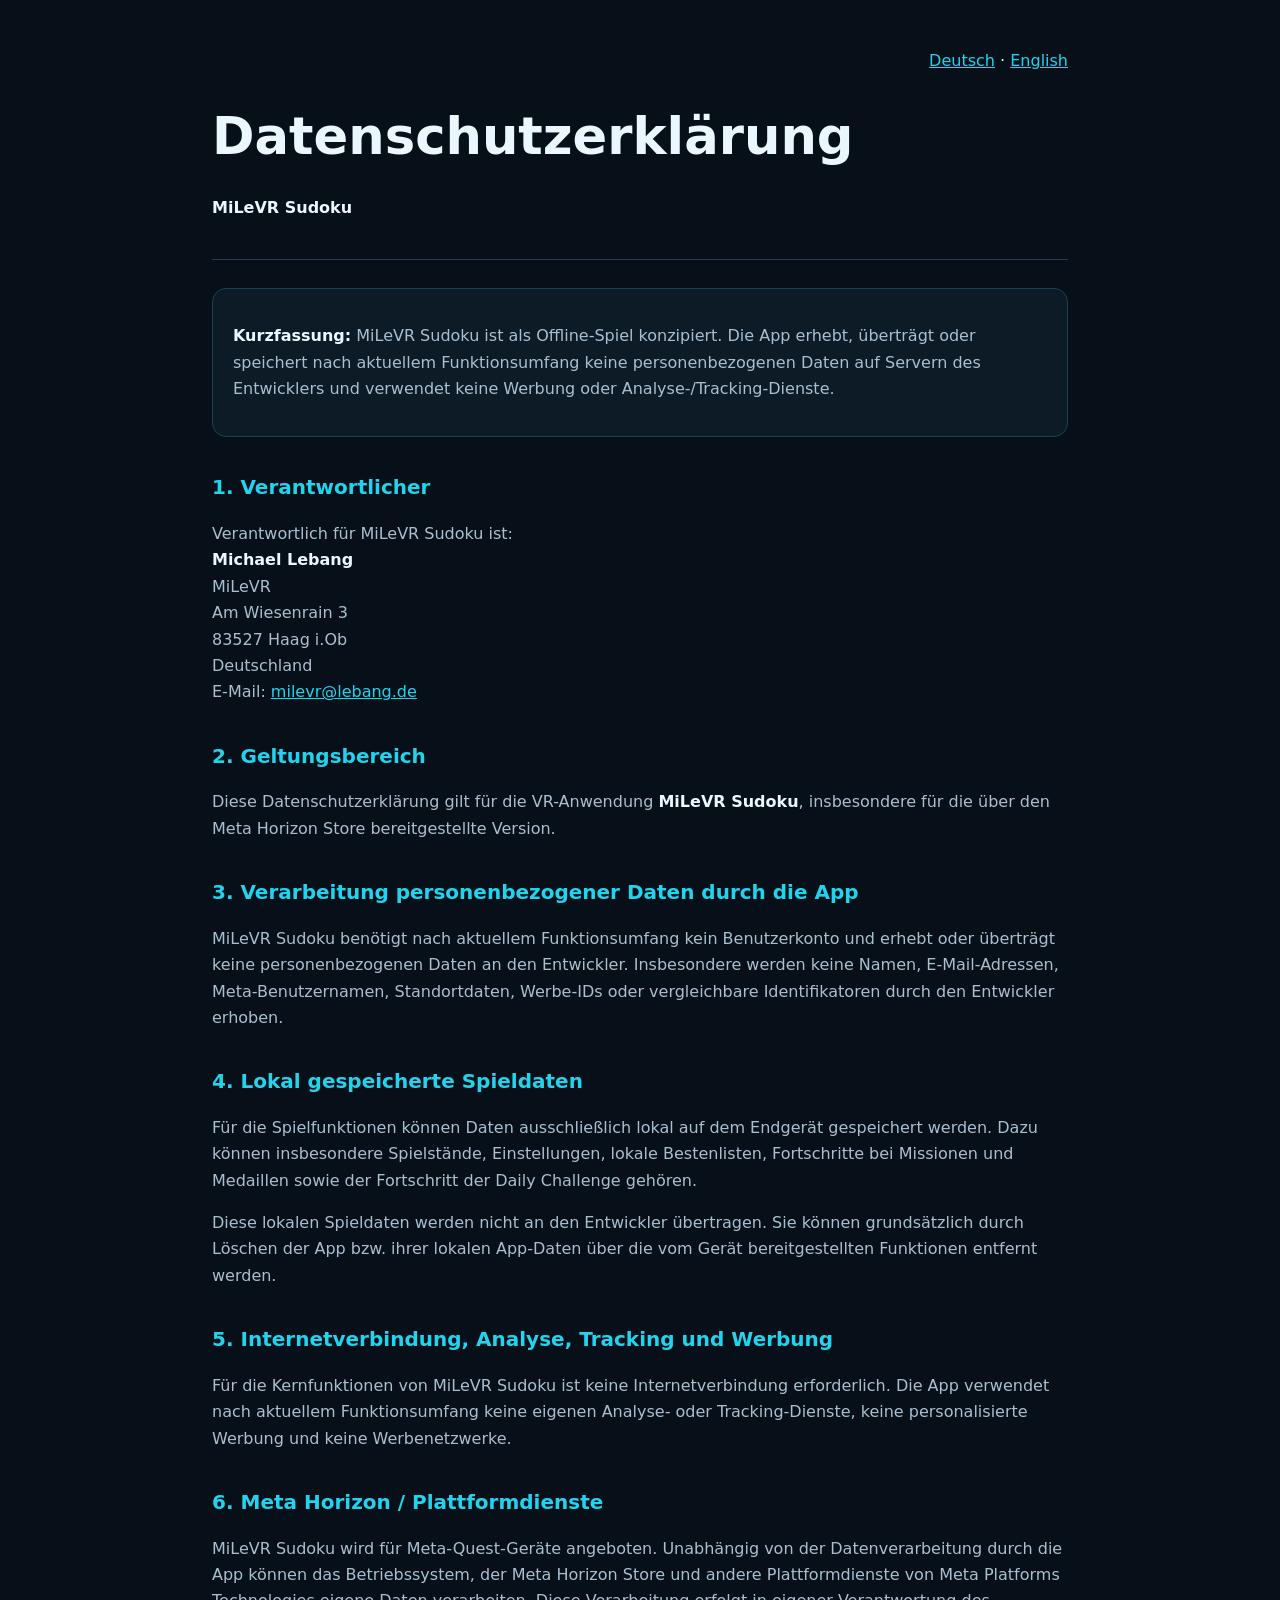
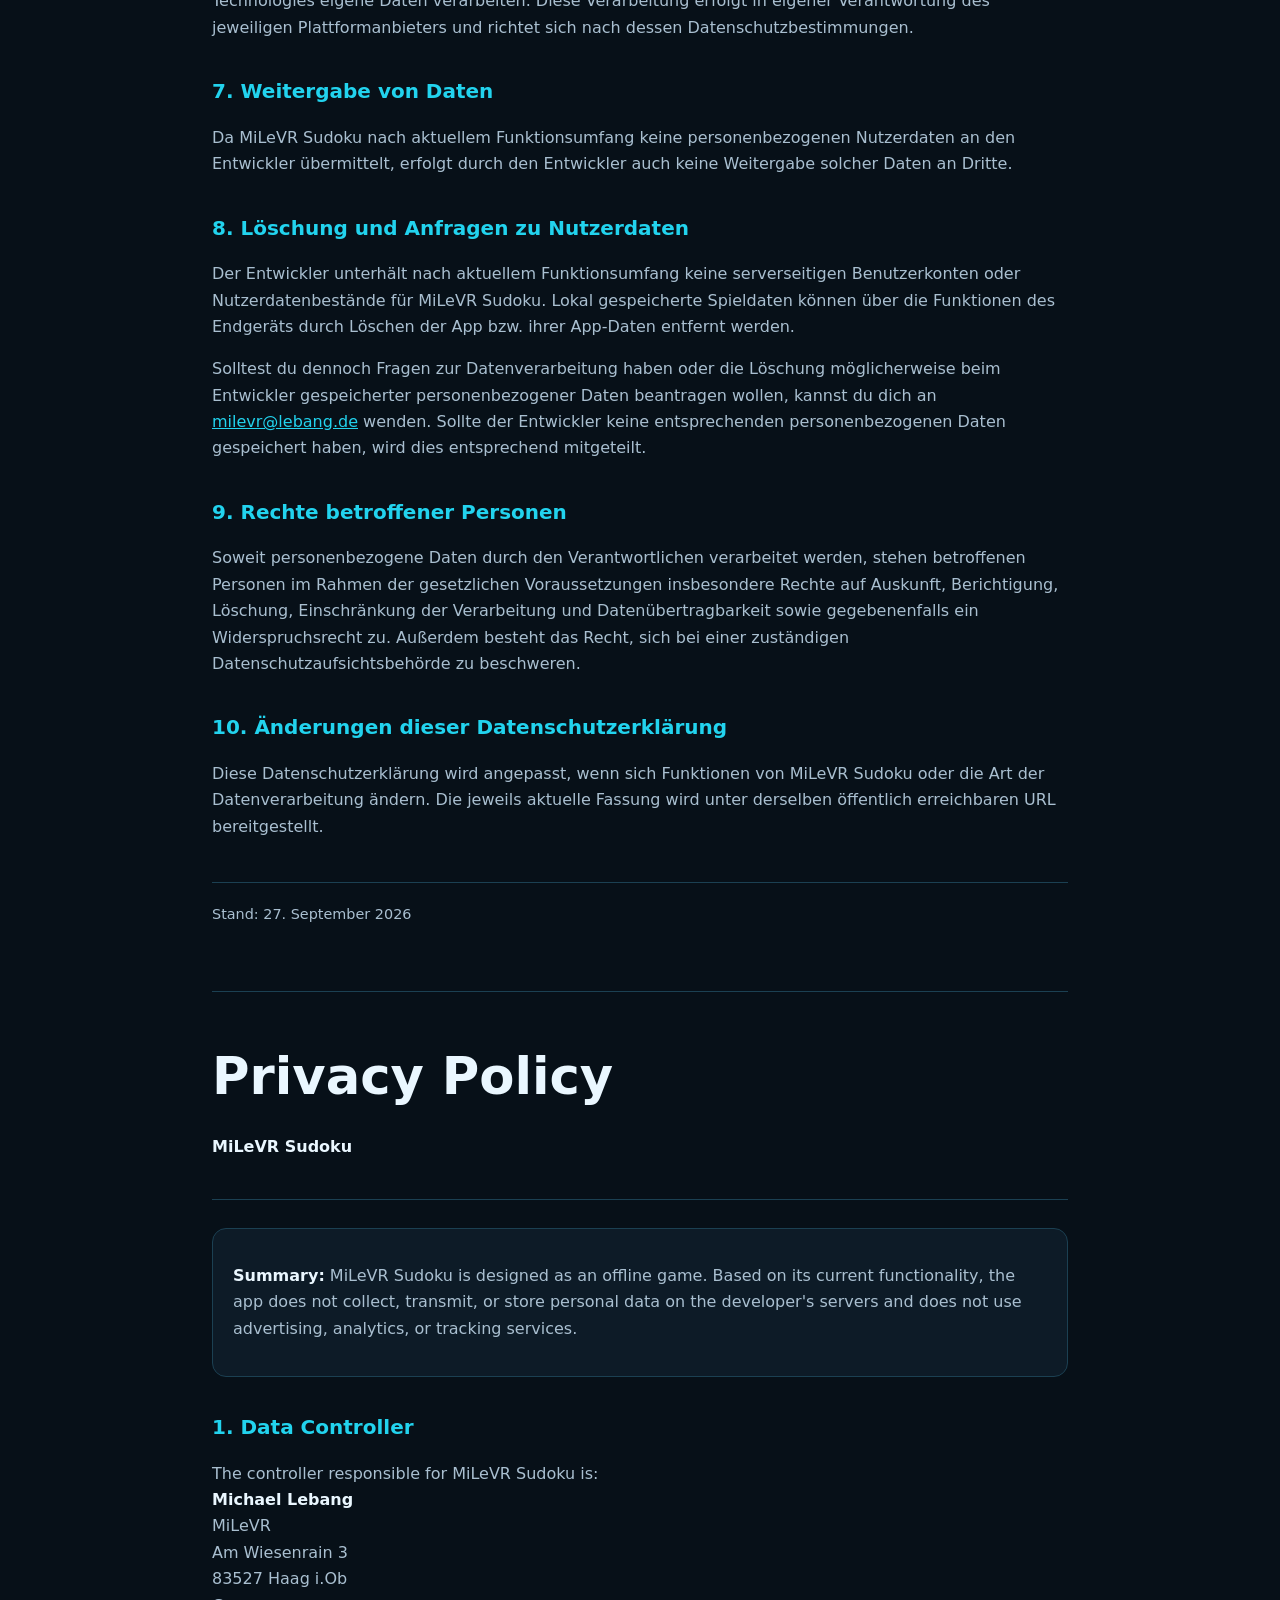
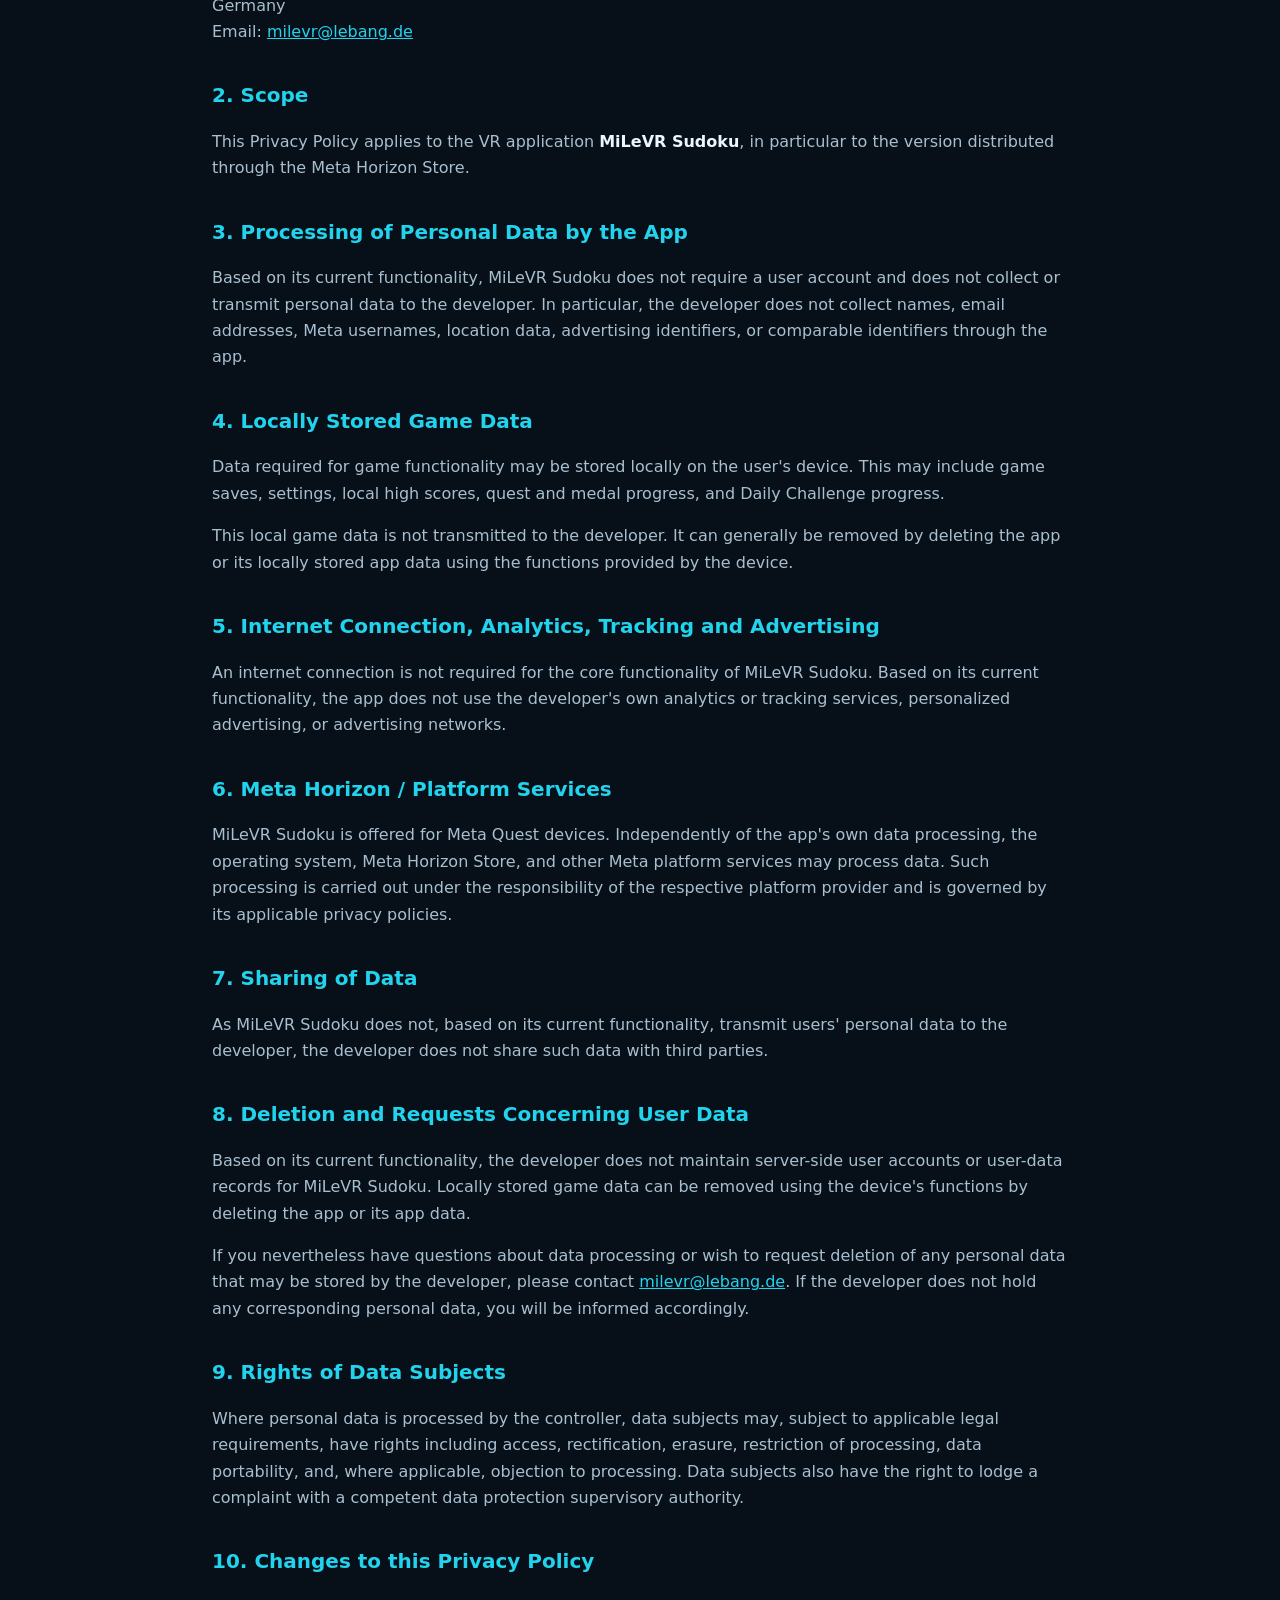
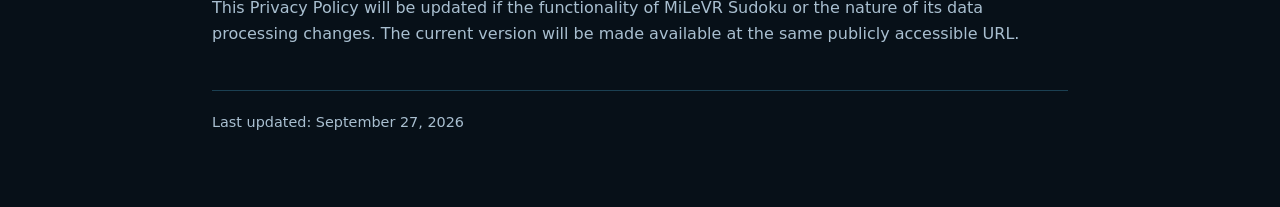
==== privacy-policy.html @ 0ea168bc "Add files via upload" ====
<!doctype html>
<html lang="de">
<head>
  <meta charset="utf-8">
  <meta name="viewport" content="width=device-width, initial-scale=1">
  <meta name="robots" content="index,follow">
  <title>Datenschutzerklärung – MiLeVR Sudoku</title>
  <style>
    :root { color-scheme: dark; --bg:#071018; --card:#0d1b27; --text:#eaf7ff; --muted:#a9bfd0; --accent:#22d3ee; --line:#1b4052; }
    * { box-sizing:border-box; }
    body { margin:0; font-family:system-ui,-apple-system,"Segoe UI",Roboto,Arial,sans-serif; background:var(--bg); color:var(--text); line-height:1.65; }
    main { max-width:900px; margin:0 auto; padding:48px 22px 72px; }
    header { padding-bottom:22px; border-bottom:1px solid var(--line); margin-bottom:28px; }
    h1 { margin:0 0 8px; font-size:clamp(2rem,5vw,3.2rem); }
    h2 { color:var(--accent); margin-top:34px; font-size:1.25rem; }
    p, li { color:var(--muted); }
    strong { color:var(--text); }
    a { color:var(--accent); }
    .box { background:var(--card); border:1px solid var(--line); border-radius:14px; padding:18px 20px; }
    nav { text-align:right; margin-bottom:20px; } hr { border:0; border-top:1px solid var(--line); margin:64px 0 42px; } footer { margin-top:42px; padding-top:20px; border-top:1px solid var(--line); color:var(--muted); font-size:.9rem; }
  </style>
</head>
<body>
<main>
  <nav><a href="#deutsch">Deutsch</a> · <a href="#english">English</a></nav>
  <header id="deutsch">
    <h1>Datenschutzerklärung</h1>
    <p><strong>MiLeVR Sudoku</strong></p>
  </header>

  <div class="box">
    <p><strong>Kurzfassung:</strong> MiLeVR Sudoku ist als Offline-Spiel konzipiert. Die App erhebt, überträgt oder speichert nach aktuellem Funktionsumfang keine personenbezogenen Daten auf Servern des Entwicklers und verwendet keine Werbung oder Analyse-/Tracking-Dienste.</p>
  </div>

  <h2>1. Verantwortlicher</h2>
  <p>
    Verantwortlich für MiLeVR Sudoku ist:<br>
    <strong>Michael Lebang</strong><br>
    MiLeVR<br>
    Am Wiesenrain 3<br>
    83527 Haag i.Ob<br>
    Deutschland<br>
    E-Mail: <a href="mailto:milevr@lebang.de">milevr@lebang.de</a>
  </p>

  <h2>2. Geltungsbereich</h2>
  <p>Diese Datenschutzerklärung gilt für die VR-Anwendung <strong>MiLeVR Sudoku</strong>, insbesondere für die über den Meta Horizon Store bereitgestellte Version.</p>

  <h2>3. Verarbeitung personenbezogener Daten durch die App</h2>
  <p>MiLeVR Sudoku benötigt nach aktuellem Funktionsumfang kein Benutzerkonto und erhebt oder überträgt keine personenbezogenen Daten an den Entwickler. Insbesondere werden keine Namen, E-Mail-Adressen, Meta-Benutzernamen, Standortdaten, Werbe-IDs oder vergleichbare Identifikatoren durch den Entwickler erhoben.</p>

  <h2>4. Lokal gespeicherte Spieldaten</h2>
  <p>Für die Spielfunktionen können Daten ausschließlich lokal auf dem Endgerät gespeichert werden. Dazu können insbesondere Spielstände, Einstellungen, lokale Bestenlisten, Fortschritte bei Missionen und Medaillen sowie der Fortschritt der Daily Challenge gehören.</p>
  <p>Diese lokalen Spieldaten werden nicht an den Entwickler übertragen. Sie können grundsätzlich durch Löschen der App bzw. ihrer lokalen App-Daten über die vom Gerät bereitgestellten Funktionen entfernt werden.</p>

  <h2>5. Internetverbindung, Analyse, Tracking und Werbung</h2>
  <p>Für die Kernfunktionen von MiLeVR Sudoku ist keine Internetverbindung erforderlich. Die App verwendet nach aktuellem Funktionsumfang keine eigenen Analyse- oder Tracking-Dienste, keine personalisierte Werbung und keine Werbenetzwerke.</p>

  <h2>6. Meta Horizon / Plattformdienste</h2>
  <p>MiLeVR Sudoku wird für Meta-Quest-Geräte angeboten. Unabhängig von der Datenverarbeitung durch die App können das Betriebssystem, der Meta Horizon Store und andere Plattformdienste von Meta Platforms Technologies eigene Daten verarbeiten. Diese Verarbeitung erfolgt in eigener Verantwortung des jeweiligen Plattformanbieters und richtet sich nach dessen Datenschutzbestimmungen.</p>

  <h2>7. Weitergabe von Daten</h2>
  <p>Da MiLeVR Sudoku nach aktuellem Funktionsumfang keine personenbezogenen Nutzerdaten an den Entwickler übermittelt, erfolgt durch den Entwickler auch keine Weitergabe solcher Daten an Dritte.</p>

  <h2>8. Löschung und Anfragen zu Nutzerdaten</h2>
  <p>Der Entwickler unterhält nach aktuellem Funktionsumfang keine serverseitigen Benutzerkonten oder Nutzerdatenbestände für MiLeVR Sudoku. Lokal gespeicherte Spieldaten können über die Funktionen des Endgeräts durch Löschen der App bzw. ihrer App-Daten entfernt werden.</p>
  <p>Solltest du dennoch Fragen zur Datenverarbeitung haben oder die Löschung möglicherweise beim Entwickler gespeicherter personenbezogener Daten beantragen wollen, kannst du dich an <a href="mailto:milevr@lebang.de">milevr@lebang.de</a> wenden. Sollte der Entwickler keine entsprechenden personenbezogenen Daten gespeichert haben, wird dies entsprechend mitgeteilt.</p>

  <h2>9. Rechte betroffener Personen</h2>
  <p>Soweit personenbezogene Daten durch den Verantwortlichen verarbeitet werden, stehen betroffenen Personen im Rahmen der gesetzlichen Voraussetzungen insbesondere Rechte auf Auskunft, Berichtigung, Löschung, Einschränkung der Verarbeitung und Datenübertragbarkeit sowie gegebenenfalls ein Widerspruchsrecht zu. Außerdem besteht das Recht, sich bei einer zuständigen Datenschutzaufsichtsbehörde zu beschweren.</p>

  <h2>10. Änderungen dieser Datenschutzerklärung</h2>
  <p>Diese Datenschutzerklärung wird angepasst, wenn sich Funktionen von MiLeVR Sudoku oder die Art der Datenverarbeitung ändern. Die jeweils aktuelle Fassung wird unter derselben öffentlich erreichbaren URL bereitgestellt.</p>

  <footer>
    Stand: 27. September 2026
  </footer>

  <hr>
  <header id="english">
    <h1>Privacy Policy</h1>
    <p><strong>MiLeVR Sudoku</strong></p>
  </header>

  <div class="box">
    <p><strong>Summary:</strong> MiLeVR Sudoku is designed as an offline game. Based on its current functionality, the app does not collect, transmit, or store personal data on the developer's servers and does not use advertising, analytics, or tracking services.</p>
  </div>

  <h2>1. Data Controller</h2>
  <p>
    The controller responsible for MiLeVR Sudoku is:<br>
    <strong>Michael Lebang</strong><br>
    MiLeVR<br>
    Am Wiesenrain 3<br>
    83527 Haag i.Ob<br>
    Germany<br>
    Email: <a href="mailto:milevr@lebang.de">milevr@lebang.de</a>
  </p>

  <h2>2. Scope</h2>
  <p>This Privacy Policy applies to the VR application <strong>MiLeVR Sudoku</strong>, in particular to the version distributed through the Meta Horizon Store.</p>

  <h2>3. Processing of Personal Data by the App</h2>
  <p>Based on its current functionality, MiLeVR Sudoku does not require a user account and does not collect or transmit personal data to the developer. In particular, the developer does not collect names, email addresses, Meta usernames, location data, advertising identifiers, or comparable identifiers through the app.</p>

  <h2>4. Locally Stored Game Data</h2>
  <p>Data required for game functionality may be stored locally on the user's device. This may include game saves, settings, local high scores, quest and medal progress, and Daily Challenge progress.</p>
  <p>This local game data is not transmitted to the developer. It can generally be removed by deleting the app or its locally stored app data using the functions provided by the device.</p>

  <h2>5. Internet Connection, Analytics, Tracking and Advertising</h2>
  <p>An internet connection is not required for the core functionality of MiLeVR Sudoku. Based on its current functionality, the app does not use the developer's own analytics or tracking services, personalized advertising, or advertising networks.</p>

  <h2>6. Meta Horizon / Platform Services</h2>
  <p>MiLeVR Sudoku is offered for Meta Quest devices. Independently of the app's own data processing, the operating system, Meta Horizon Store, and other Meta platform services may process data. Such processing is carried out under the responsibility of the respective platform provider and is governed by its applicable privacy policies.</p>

  <h2>7. Sharing of Data</h2>
  <p>As MiLeVR Sudoku does not, based on its current functionality, transmit users' personal data to the developer, the developer does not share such data with third parties.</p>

  <h2>8. Deletion and Requests Concerning User Data</h2>
  <p>Based on its current functionality, the developer does not maintain server-side user accounts or user-data records for MiLeVR Sudoku. Locally stored game data can be removed using the device's functions by deleting the app or its app data.</p>
  <p>If you nevertheless have questions about data processing or wish to request deletion of any personal data that may be stored by the developer, please contact <a href="mailto:milevr@lebang.de">milevr@lebang.de</a>. If the developer does not hold any corresponding personal data, you will be informed accordingly.</p>

  <h2>9. Rights of Data Subjects</h2>
  <p>Where personal data is processed by the controller, data subjects may, subject to applicable legal requirements, have rights including access, rectification, erasure, restriction of processing, data portability, and, where applicable, objection to processing. Data subjects also have the right to lodge a complaint with a competent data protection supervisory authority.</p>

  <h2>10. Changes to this Privacy Policy</h2>
  <p>This Privacy Policy will be updated if the functionality of MiLeVR Sudoku or the nature of its data processing changes. The current version will be made available at the same publicly accessible URL.</p>

  <footer>Last updated: September 27, 2026</footer>

</main>
</body>
</html>
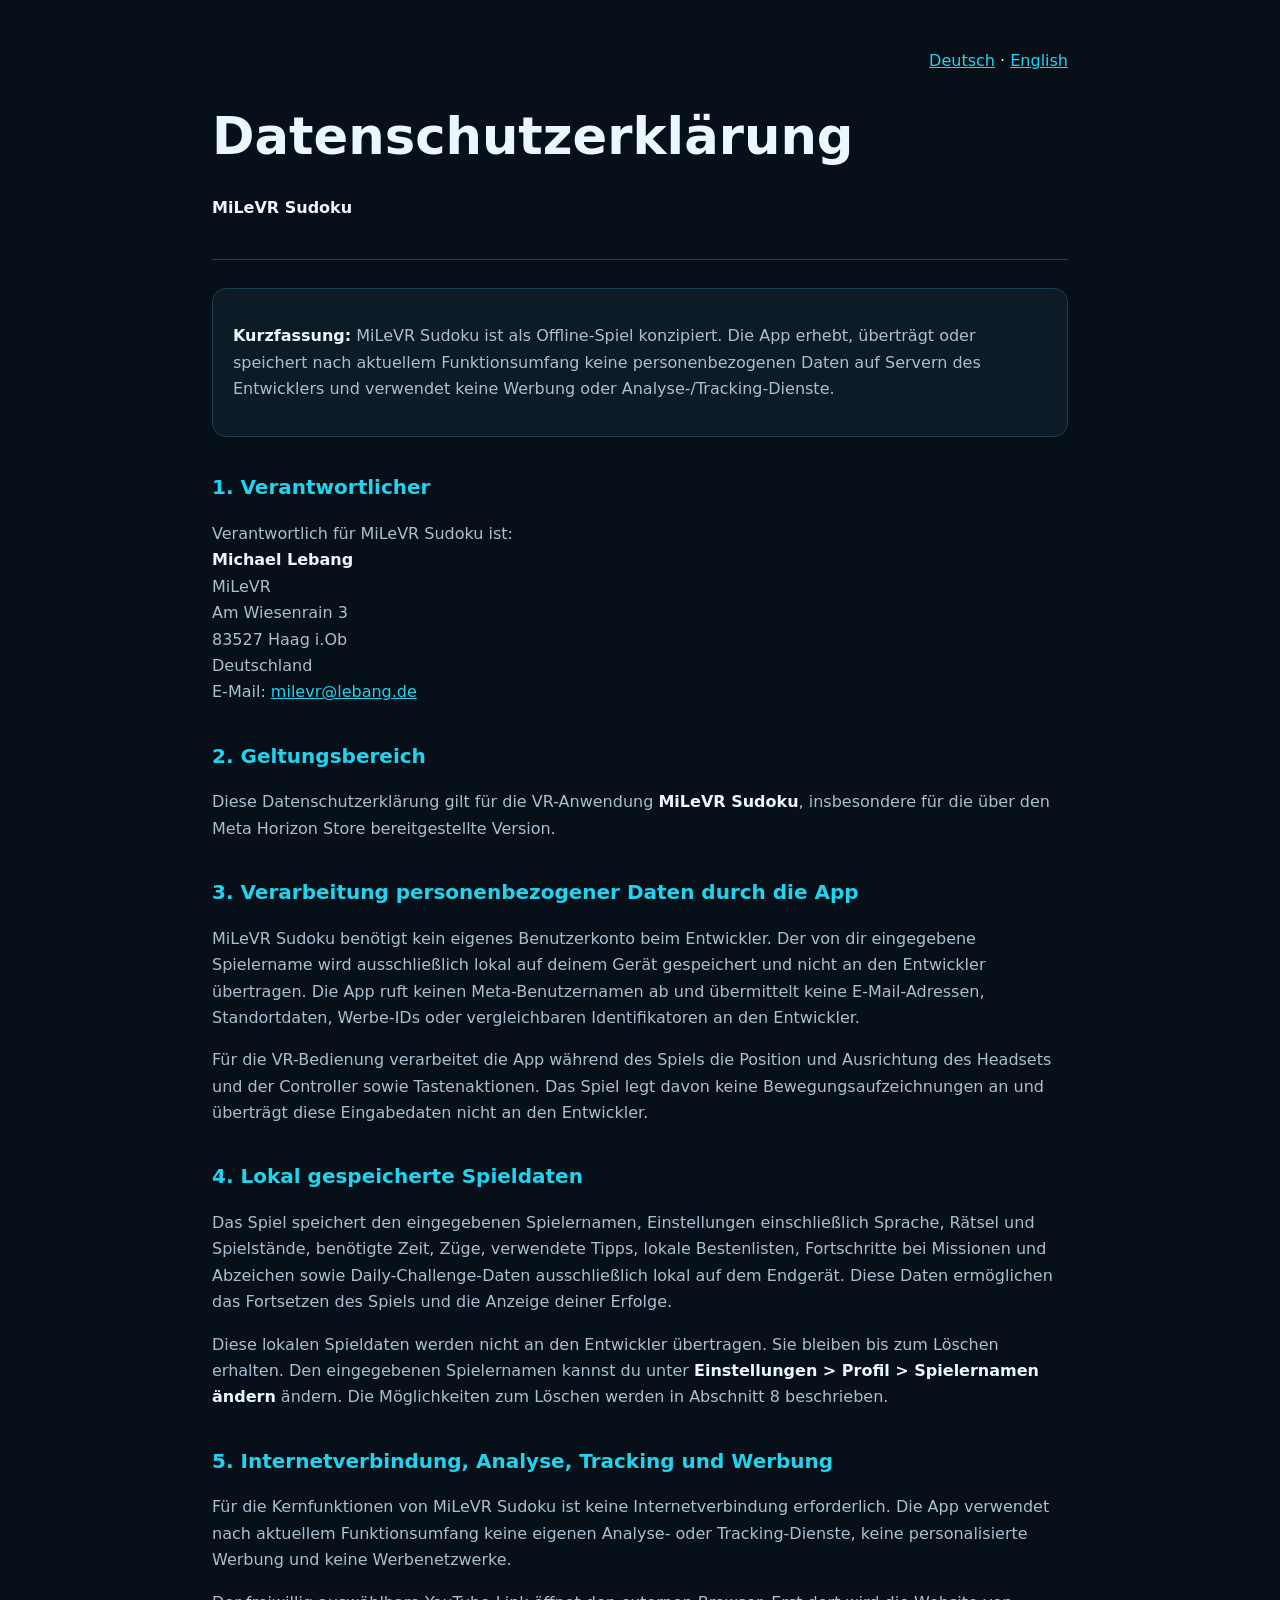
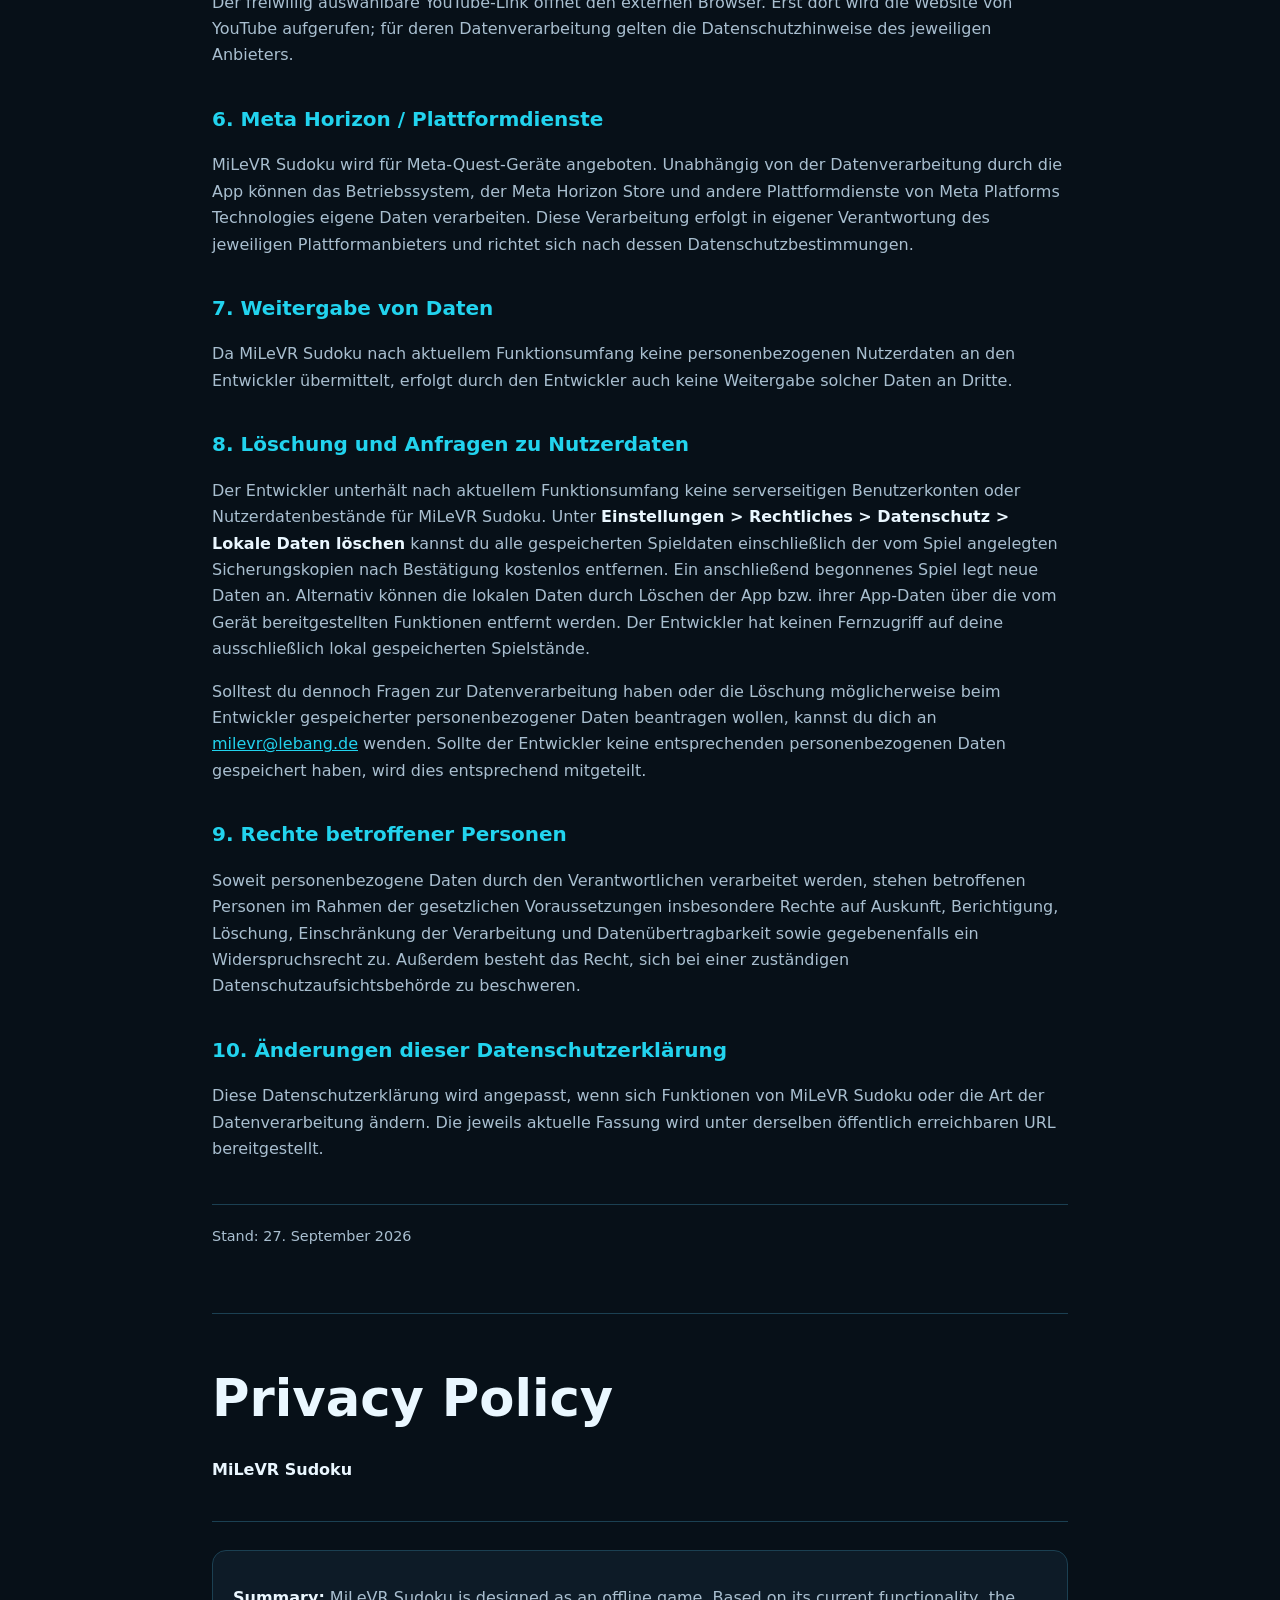
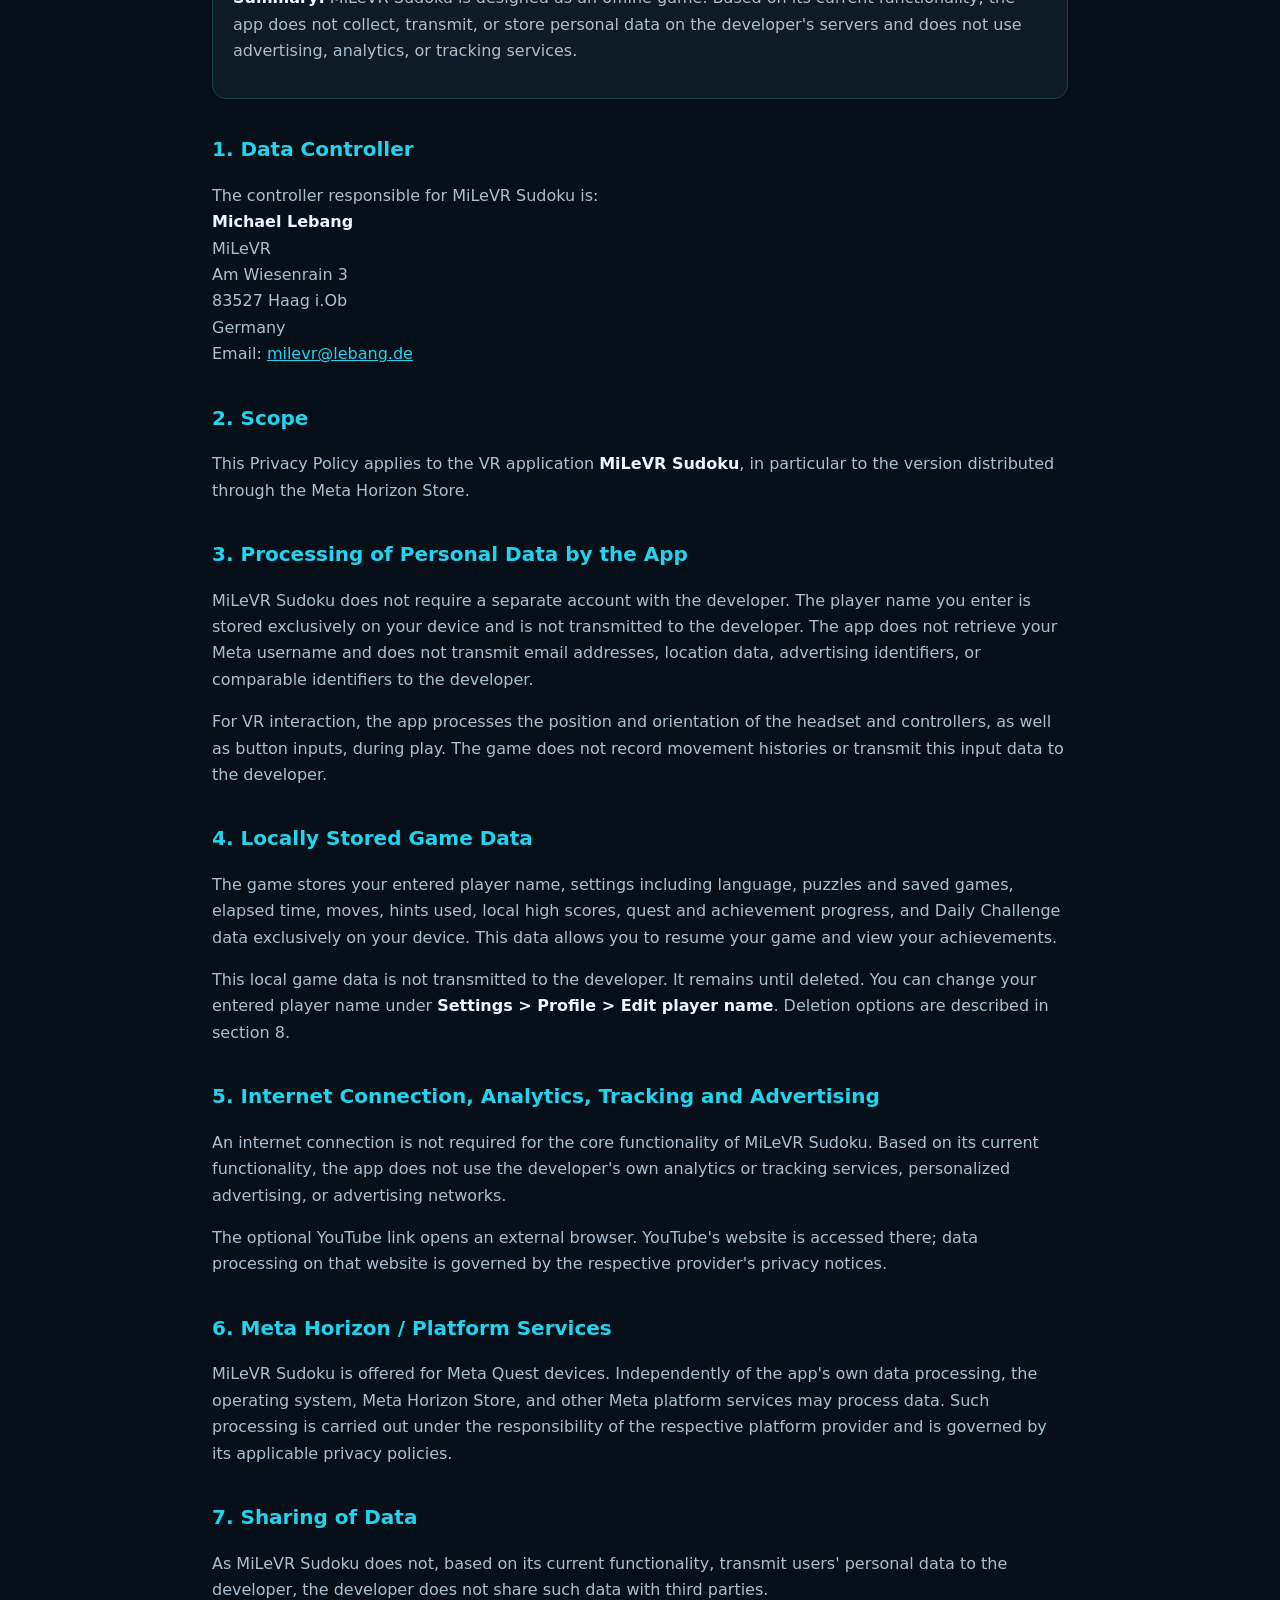
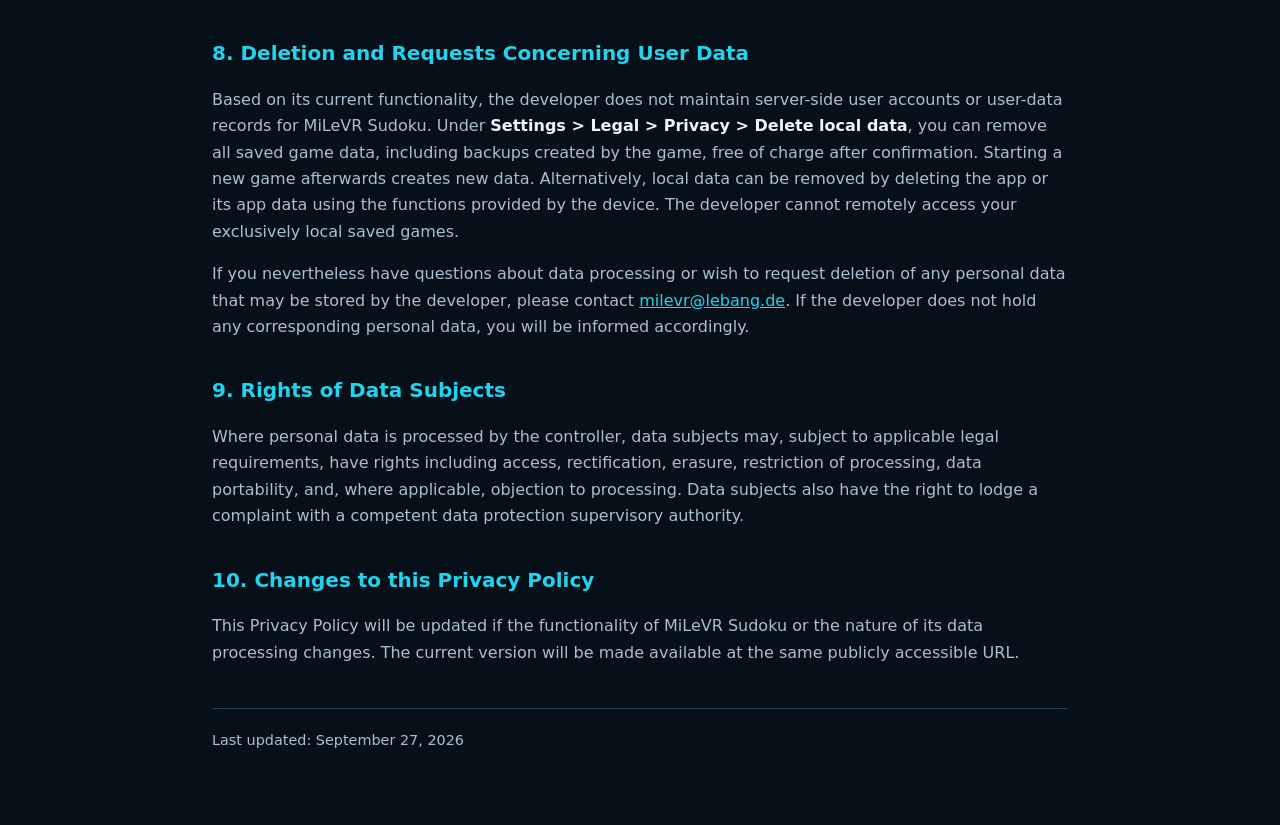
==== commit 98823526: "Add files via upload" ====
--- a/privacy-policy.html
+++ b/privacy-policy.html
@@ -47,14 +47,16 @@
   <p>Diese Datenschutzerklärung gilt für die VR-Anwendung <strong>MiLeVR Sudoku</strong>, insbesondere für die über den Meta Horizon Store bereitgestellte Version.</p>
 
   <h2>3. Verarbeitung personenbezogener Daten durch die App</h2>
-  <p>MiLeVR Sudoku benötigt nach aktuellem Funktionsumfang kein Benutzerkonto und erhebt oder überträgt keine personenbezogenen Daten an den Entwickler. Insbesondere werden keine Namen, E-Mail-Adressen, Meta-Benutzernamen, Standortdaten, Werbe-IDs oder vergleichbare Identifikatoren durch den Entwickler erhoben.</p>
+  <p>MiLeVR Sudoku benötigt kein eigenes Benutzerkonto beim Entwickler. Der von dir eingegebene Spielername wird ausschließlich lokal auf deinem Gerät gespeichert und nicht an den Entwickler übertragen. Die App ruft keinen Meta-Benutzernamen ab und übermittelt keine E-Mail-Adressen, Standortdaten, Werbe-IDs oder vergleichbaren Identifikatoren an den Entwickler.</p>
+  <p>Für die VR-Bedienung verarbeitet die App während des Spiels die Position und Ausrichtung des Headsets und der Controller sowie Tastenaktionen. Das Spiel legt davon keine Bewegungsaufzeichnungen an und überträgt diese Eingabedaten nicht an den Entwickler.</p>
 
   <h2>4. Lokal gespeicherte Spieldaten</h2>
-  <p>Für die Spielfunktionen können Daten ausschließlich lokal auf dem Endgerät gespeichert werden. Dazu können insbesondere Spielstände, Einstellungen, lokale Bestenlisten, Fortschritte bei Missionen und Medaillen sowie der Fortschritt der Daily Challenge gehören.</p>
-  <p>Diese lokalen Spieldaten werden nicht an den Entwickler übertragen. Sie können grundsätzlich durch Löschen der App bzw. ihrer lokalen App-Daten über die vom Gerät bereitgestellten Funktionen entfernt werden.</p>
+  <p>Das Spiel speichert den eingegebenen Spielernamen, Einstellungen einschließlich Sprache, Rätsel und Spielstände, benötigte Zeit, Züge, verwendete Tipps, lokale Bestenlisten, Fortschritte bei Missionen und Abzeichen sowie Daily-Challenge-Daten ausschließlich lokal auf dem Endgerät. Diese Daten ermöglichen das Fortsetzen des Spiels und die Anzeige deiner Erfolge.</p>
+  <p>Diese lokalen Spieldaten werden nicht an den Entwickler übertragen. Sie bleiben bis zum Löschen erhalten. Den eingegebenen Spielernamen kannst du unter <strong>Einstellungen &gt; Profil &gt; Spielernamen ändern</strong> ändern. Die Möglichkeiten zum Löschen werden in Abschnitt 8 beschrieben.</p>
 
   <h2>5. Internetverbindung, Analyse, Tracking und Werbung</h2>
   <p>Für die Kernfunktionen von MiLeVR Sudoku ist keine Internetverbindung erforderlich. Die App verwendet nach aktuellem Funktionsumfang keine eigenen Analyse- oder Tracking-Dienste, keine personalisierte Werbung und keine Werbenetzwerke.</p>
+  <p>Der freiwillig auswählbare YouTube-Link öffnet den externen Browser. Erst dort wird die Website von YouTube aufgerufen; für deren Datenverarbeitung gelten die Datenschutzhinweise des jeweiligen Anbieters.</p>
 
   <h2>6. Meta Horizon / Plattformdienste</h2>
   <p>MiLeVR Sudoku wird für Meta-Quest-Geräte angeboten. Unabhängig von der Datenverarbeitung durch die App können das Betriebssystem, der Meta Horizon Store und andere Plattformdienste von Meta Platforms Technologies eigene Daten verarbeiten. Diese Verarbeitung erfolgt in eigener Verantwortung des jeweiligen Plattformanbieters und richtet sich nach dessen Datenschutzbestimmungen.</p>
@@ -63,7 +65,7 @@
   <p>Da MiLeVR Sudoku nach aktuellem Funktionsumfang keine personenbezogenen Nutzerdaten an den Entwickler übermittelt, erfolgt durch den Entwickler auch keine Weitergabe solcher Daten an Dritte.</p>
 
   <h2>8. Löschung und Anfragen zu Nutzerdaten</h2>
-  <p>Der Entwickler unterhält nach aktuellem Funktionsumfang keine serverseitigen Benutzerkonten oder Nutzerdatenbestände für MiLeVR Sudoku. Lokal gespeicherte Spieldaten können über die Funktionen des Endgeräts durch Löschen der App bzw. ihrer App-Daten entfernt werden.</p>
+  <p>Der Entwickler unterhält nach aktuellem Funktionsumfang keine serverseitigen Benutzerkonten oder Nutzerdatenbestände für MiLeVR Sudoku. Unter <strong>Einstellungen &gt; Rechtliches &gt; Datenschutz &gt; Lokale Daten löschen</strong> kannst du alle gespeicherten Spieldaten einschließlich der vom Spiel angelegten Sicherungskopien nach Bestätigung kostenlos entfernen. Ein anschließend begonnenes Spiel legt neue Daten an. Alternativ können die lokalen Daten durch Löschen der App bzw. ihrer App-Daten über die vom Gerät bereitgestellten Funktionen entfernt werden. Der Entwickler hat keinen Fernzugriff auf deine ausschließlich lokal gespeicherten Spielstände.</p>
   <p>Solltest du dennoch Fragen zur Datenverarbeitung haben oder die Löschung möglicherweise beim Entwickler gespeicherter personenbezogener Daten beantragen wollen, kannst du dich an <a href="mailto:milevr@lebang.de">milevr@lebang.de</a> wenden. Sollte der Entwickler keine entsprechenden personenbezogenen Daten gespeichert haben, wird dies entsprechend mitgeteilt.</p>
 
   <h2>9. Rechte betroffener Personen</h2>
@@ -101,14 +103,16 @@
   <p>This Privacy Policy applies to the VR application <strong>MiLeVR Sudoku</strong>, in particular to the version distributed through the Meta Horizon Store.</p>
 
   <h2>3. Processing of Personal Data by the App</h2>
-  <p>Based on its current functionality, MiLeVR Sudoku does not require a user account and does not collect or transmit personal data to the developer. In particular, the developer does not collect names, email addresses, Meta usernames, location data, advertising identifiers, or comparable identifiers through the app.</p>
+  <p>MiLeVR Sudoku does not require a separate account with the developer. The player name you enter is stored exclusively on your device and is not transmitted to the developer. The app does not retrieve your Meta username and does not transmit email addresses, location data, advertising identifiers, or comparable identifiers to the developer.</p>
+  <p>For VR interaction, the app processes the position and orientation of the headset and controllers, as well as button inputs, during play. The game does not record movement histories or transmit this input data to the developer.</p>
 
   <h2>4. Locally Stored Game Data</h2>
-  <p>Data required for game functionality may be stored locally on the user's device. This may include game saves, settings, local high scores, quest and medal progress, and Daily Challenge progress.</p>
-  <p>This local game data is not transmitted to the developer. It can generally be removed by deleting the app or its locally stored app data using the functions provided by the device.</p>
+  <p>The game stores your entered player name, settings including language, puzzles and saved games, elapsed time, moves, hints used, local high scores, quest and achievement progress, and Daily Challenge data exclusively on your device. This data allows you to resume your game and view your achievements.</p>
+  <p>This local game data is not transmitted to the developer. It remains until deleted. You can change your entered player name under <strong>Settings &gt; Profile &gt; Edit player name</strong>. Deletion options are described in section 8.</p>
 
   <h2>5. Internet Connection, Analytics, Tracking and Advertising</h2>
   <p>An internet connection is not required for the core functionality of MiLeVR Sudoku. Based on its current functionality, the app does not use the developer's own analytics or tracking services, personalized advertising, or advertising networks.</p>
+  <p>The optional YouTube link opens an external browser. YouTube's website is accessed there; data processing on that website is governed by the respective provider's privacy notices.</p>
 
   <h2>6. Meta Horizon / Platform Services</h2>
   <p>MiLeVR Sudoku is offered for Meta Quest devices. Independently of the app's own data processing, the operating system, Meta Horizon Store, and other Meta platform services may process data. Such processing is carried out under the responsibility of the respective platform provider and is governed by its applicable privacy policies.</p>
@@ -117,7 +121,7 @@
   <p>As MiLeVR Sudoku does not, based on its current functionality, transmit users' personal data to the developer, the developer does not share such data with third parties.</p>
 
   <h2>8. Deletion and Requests Concerning User Data</h2>
-  <p>Based on its current functionality, the developer does not maintain server-side user accounts or user-data records for MiLeVR Sudoku. Locally stored game data can be removed using the device's functions by deleting the app or its app data.</p>
+  <p>Based on its current functionality, the developer does not maintain server-side user accounts or user-data records for MiLeVR Sudoku. Under <strong>Settings &gt; Legal &gt; Privacy &gt; Delete local data</strong>, you can remove all saved game data, including backups created by the game, free of charge after confirmation. Starting a new game afterwards creates new data. Alternatively, local data can be removed by deleting the app or its app data using the functions provided by the device. The developer cannot remotely access your exclusively local saved games.</p>
   <p>If you nevertheless have questions about data processing or wish to request deletion of any personal data that may be stored by the developer, please contact <a href="mailto:milevr@lebang.de">milevr@lebang.de</a>. If the developer does not hold any corresponding personal data, you will be informed accordingly.</p>
 
   <h2>9. Rights of Data Subjects</h2>
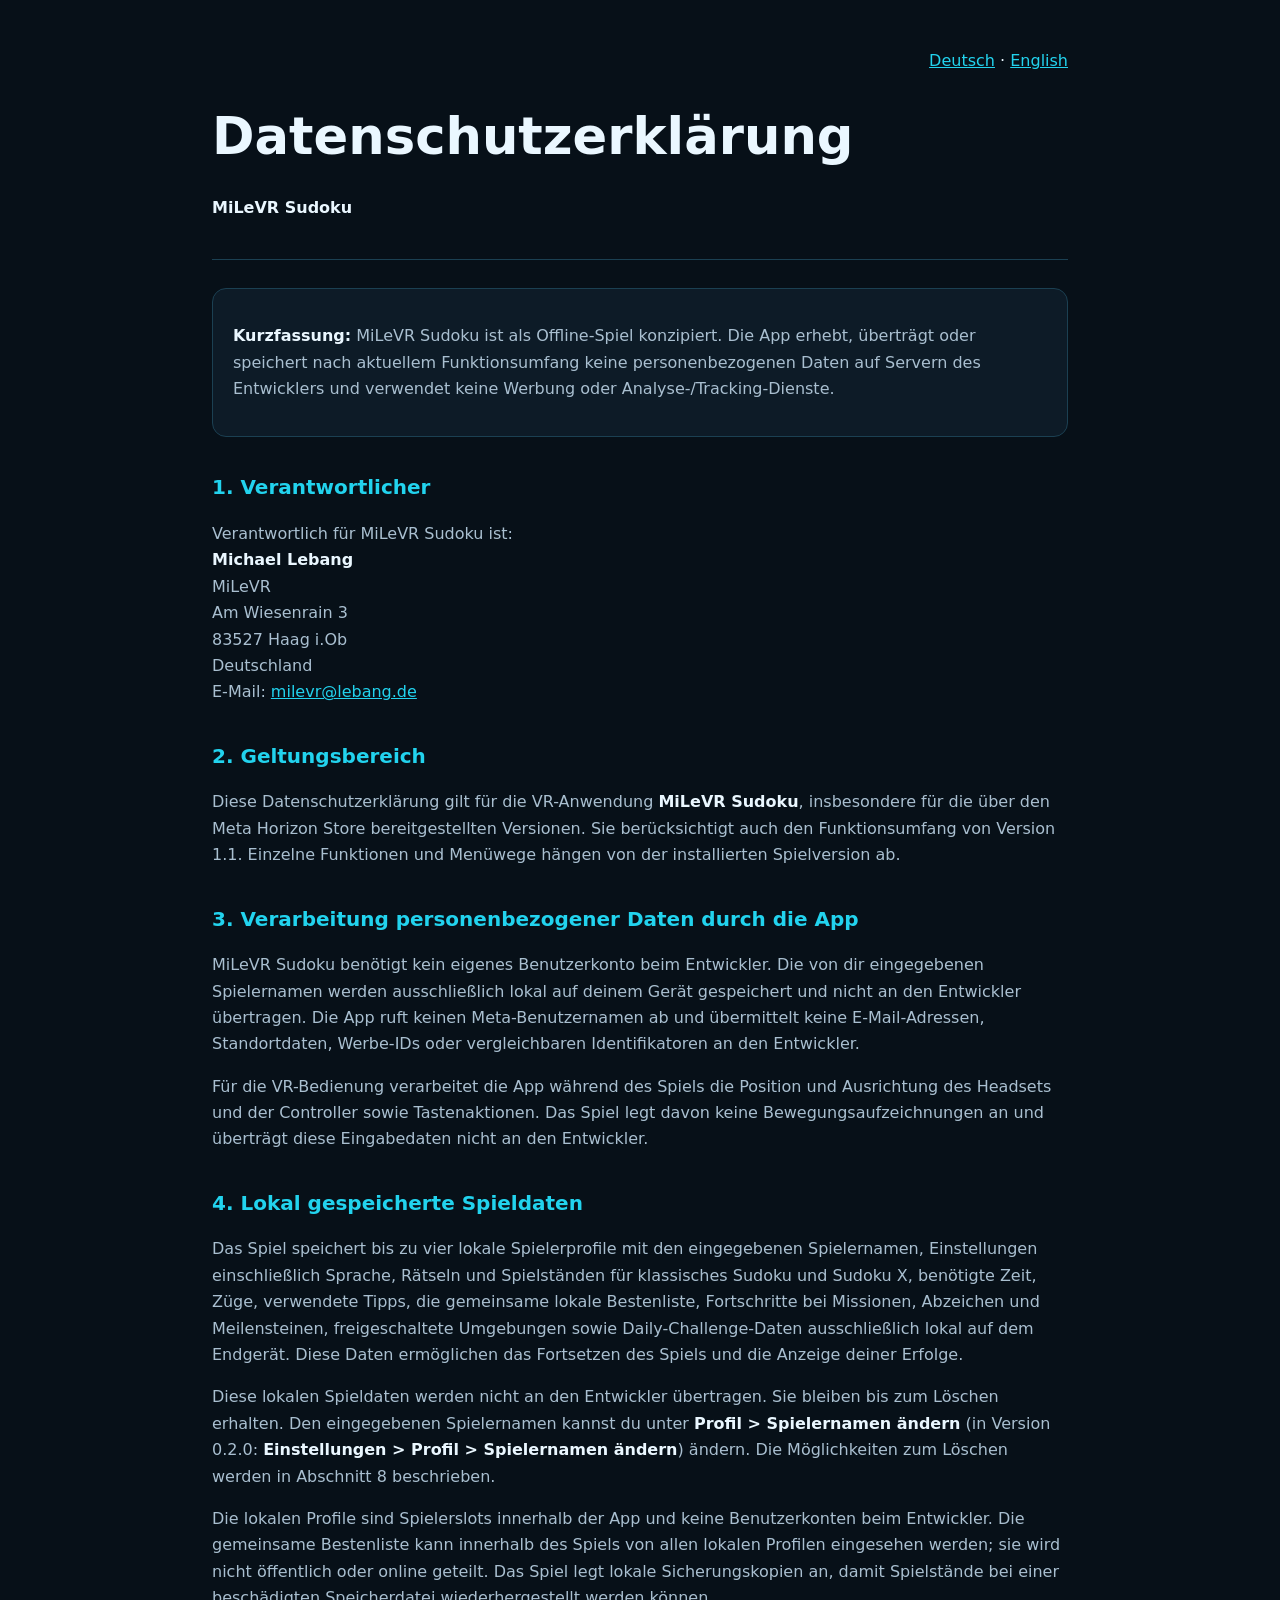
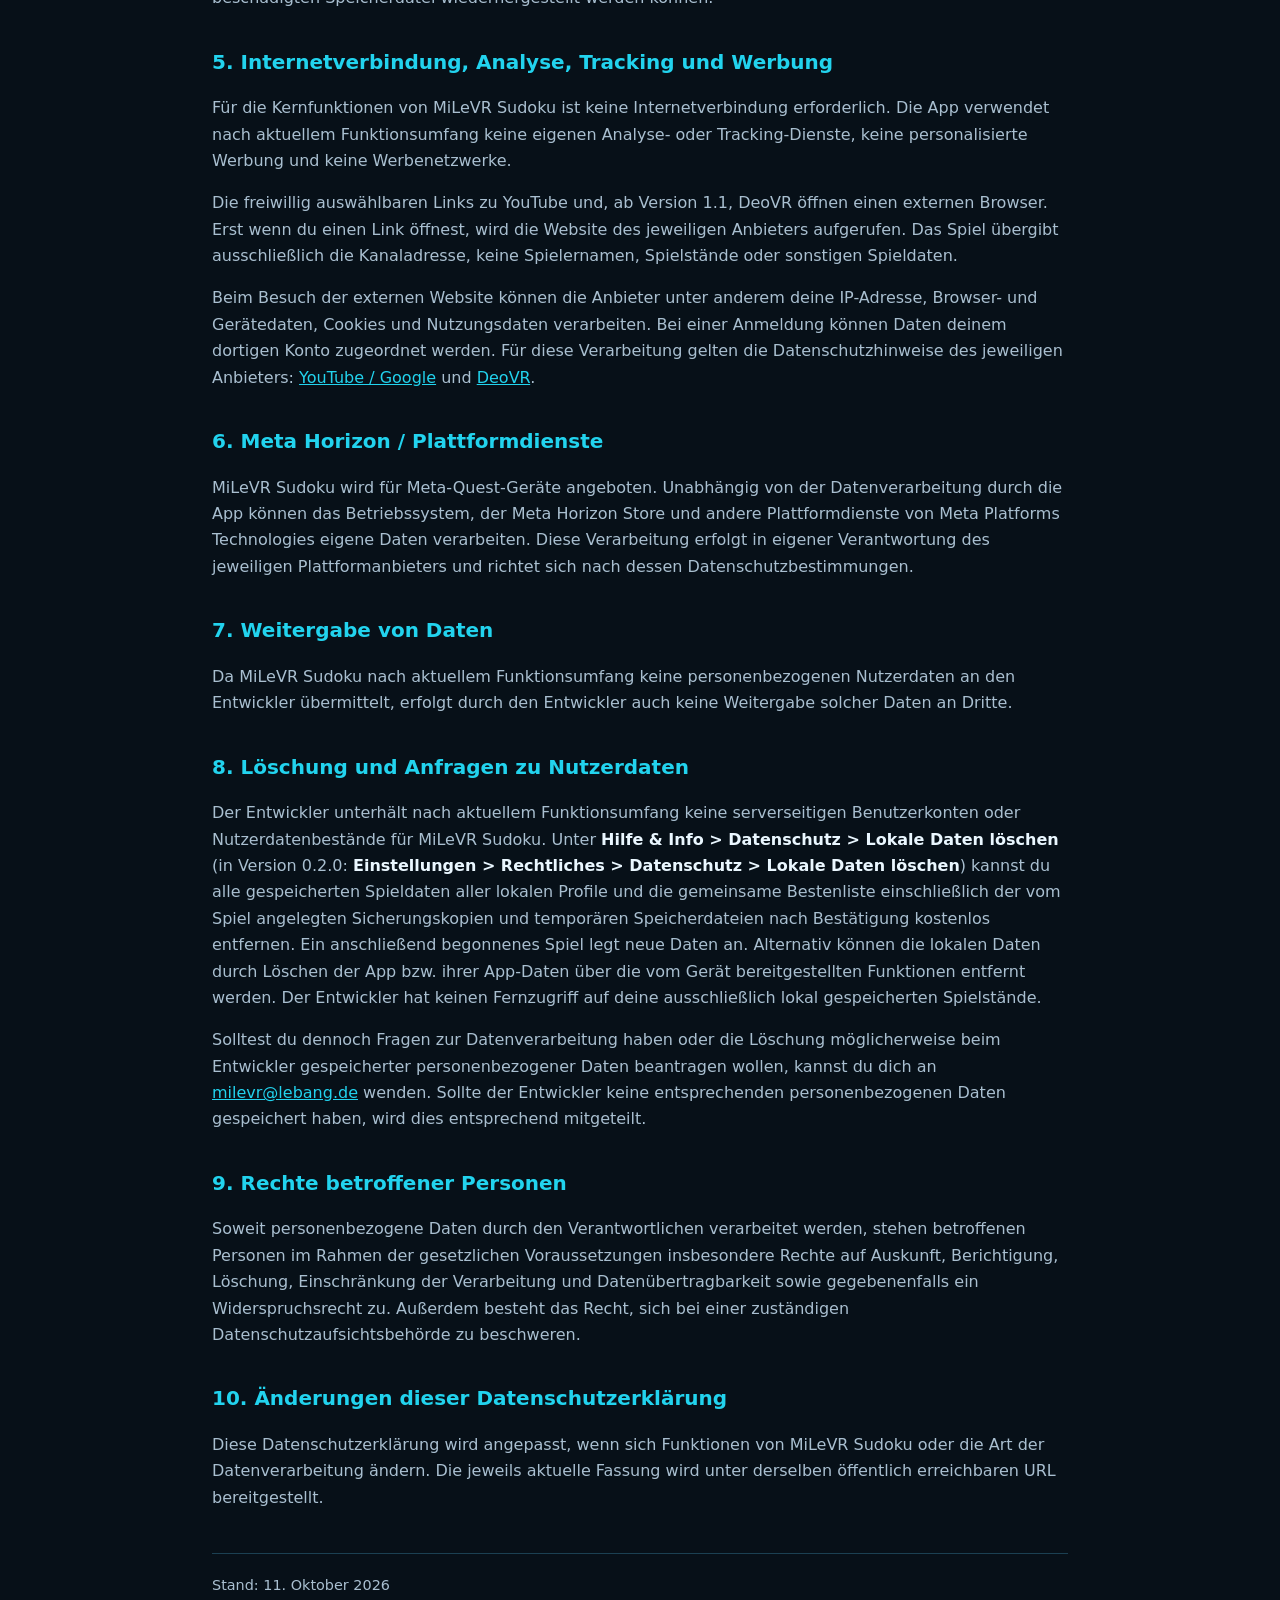
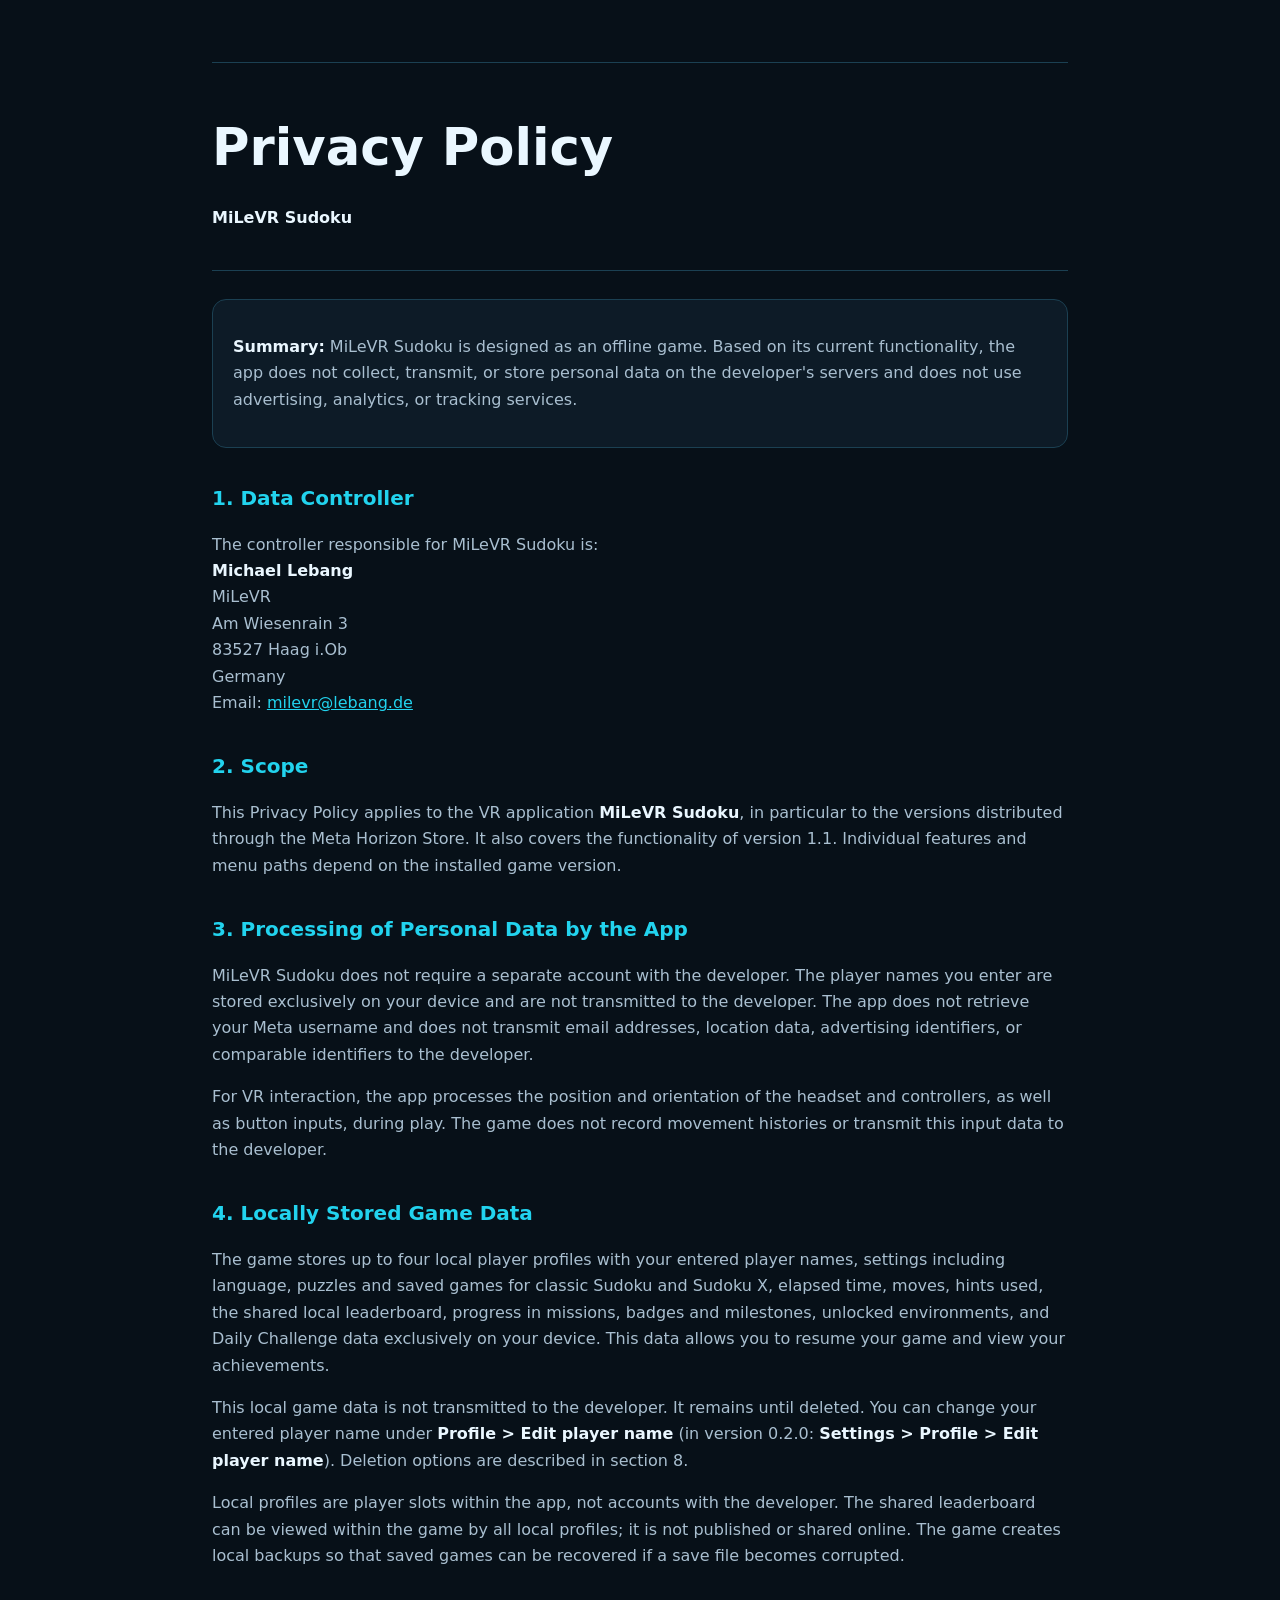
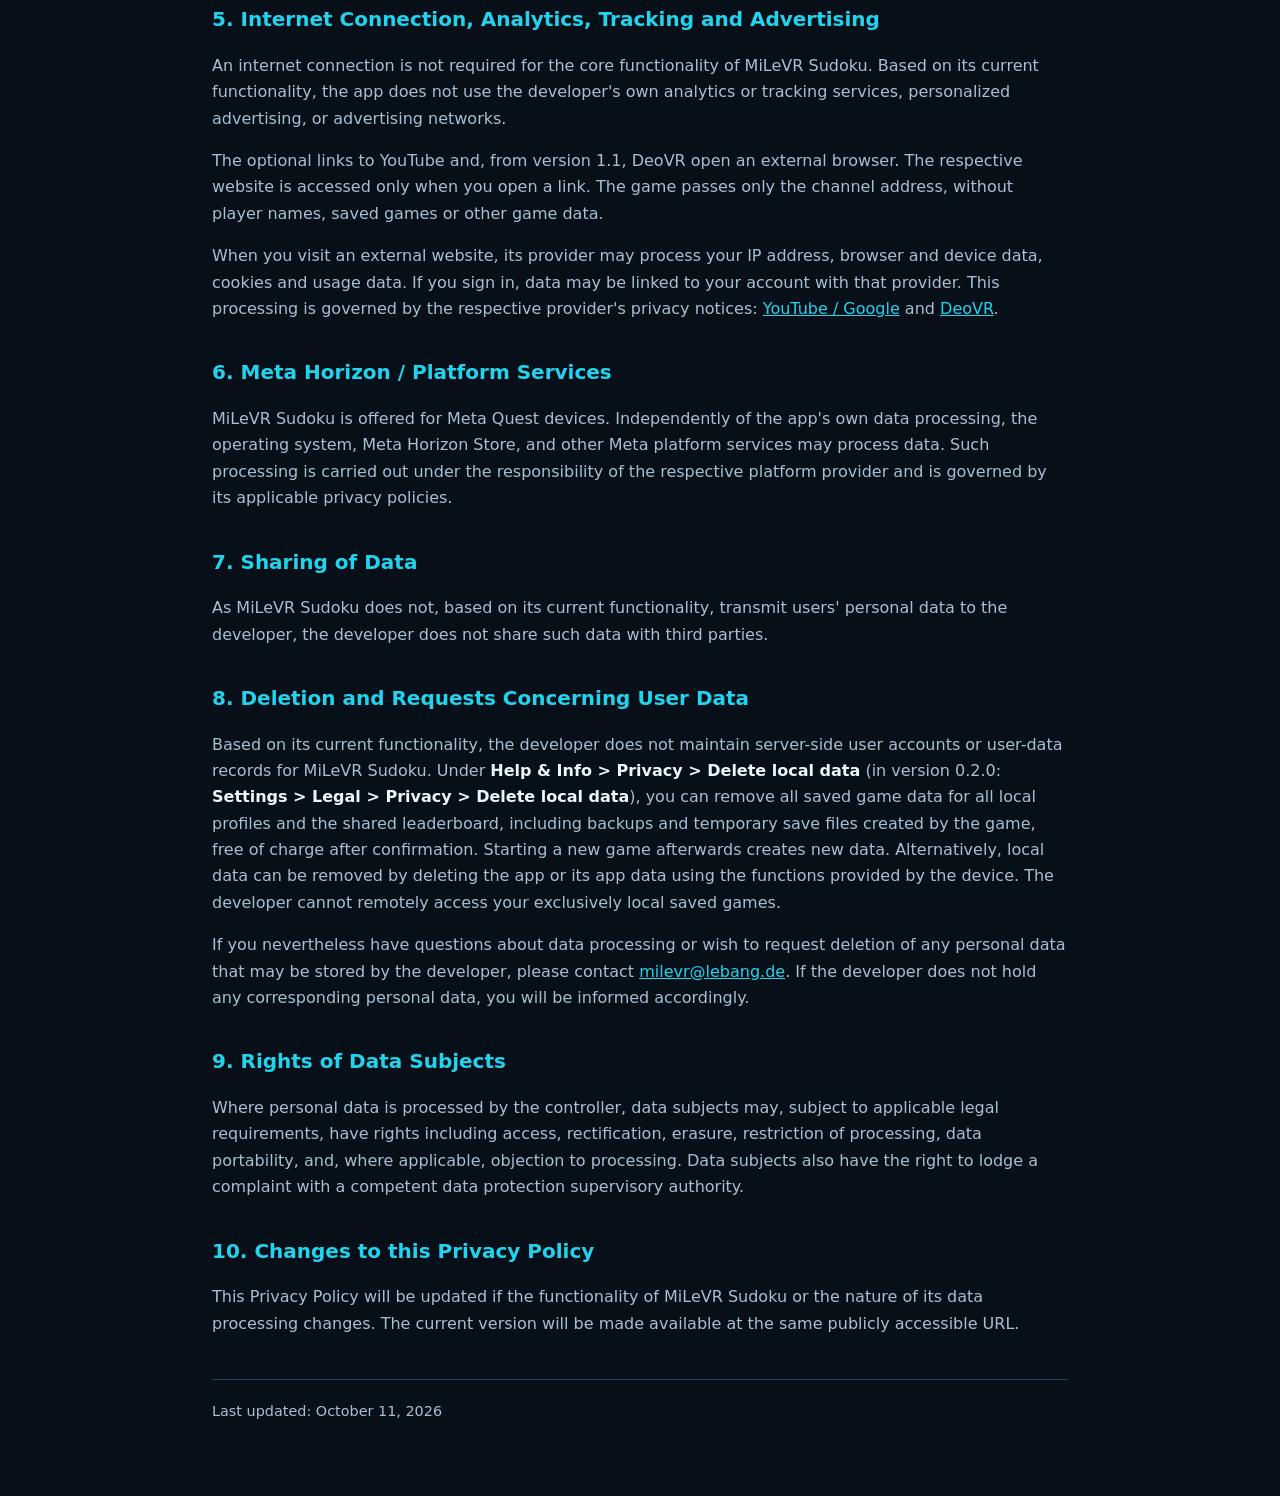
==== commit 8747b972: "Update bilingual privacy policy for version 1.1" ====
--- a/privacy-policy.html
+++ b/privacy-policy.html
@@ -44,19 +44,22 @@
   </p>
 
   <h2>2. Geltungsbereich</h2>
-  <p>Diese Datenschutzerklärung gilt für die VR-Anwendung <strong>MiLeVR Sudoku</strong>, insbesondere für die über den Meta Horizon Store bereitgestellte Version.</p>
+  <p>Diese Datenschutzerklärung gilt für die VR-Anwendung <strong>MiLeVR Sudoku</strong>, insbesondere für die über den Meta Horizon Store bereitgestellten Versionen. Sie berücksichtigt auch den Funktionsumfang von Version 1.1. Einzelne Funktionen und Menüwege hängen von der installierten Spielversion ab.</p>
 
   <h2>3. Verarbeitung personenbezogener Daten durch die App</h2>
-  <p>MiLeVR Sudoku benötigt kein eigenes Benutzerkonto beim Entwickler. Der von dir eingegebene Spielername wird ausschließlich lokal auf deinem Gerät gespeichert und nicht an den Entwickler übertragen. Die App ruft keinen Meta-Benutzernamen ab und übermittelt keine E-Mail-Adressen, Standortdaten, Werbe-IDs oder vergleichbaren Identifikatoren an den Entwickler.</p>
+  <p>MiLeVR Sudoku benötigt kein eigenes Benutzerkonto beim Entwickler. Die von dir eingegebenen Spielernamen werden ausschließlich lokal auf deinem Gerät gespeichert und nicht an den Entwickler übertragen. Die App ruft keinen Meta-Benutzernamen ab und übermittelt keine E-Mail-Adressen, Standortdaten, Werbe-IDs oder vergleichbaren Identifikatoren an den Entwickler.</p>
   <p>Für die VR-Bedienung verarbeitet die App während des Spiels die Position und Ausrichtung des Headsets und der Controller sowie Tastenaktionen. Das Spiel legt davon keine Bewegungsaufzeichnungen an und überträgt diese Eingabedaten nicht an den Entwickler.</p>
 
   <h2>4. Lokal gespeicherte Spieldaten</h2>
-  <p>Das Spiel speichert den eingegebenen Spielernamen, Einstellungen einschließlich Sprache, Rätsel und Spielstände, benötigte Zeit, Züge, verwendete Tipps, lokale Bestenlisten, Fortschritte bei Missionen und Abzeichen sowie Daily-Challenge-Daten ausschließlich lokal auf dem Endgerät. Diese Daten ermöglichen das Fortsetzen des Spiels und die Anzeige deiner Erfolge.</p>
-  <p>Diese lokalen Spieldaten werden nicht an den Entwickler übertragen. Sie bleiben bis zum Löschen erhalten. Den eingegebenen Spielernamen kannst du unter <strong>Einstellungen &gt; Profil &gt; Spielernamen ändern</strong> ändern. Die Möglichkeiten zum Löschen werden in Abschnitt 8 beschrieben.</p>
+  <p>Das Spiel speichert bis zu vier lokale Spielerprofile mit den eingegebenen Spielernamen, Einstellungen einschließlich Sprache, Rätseln und Spielständen für klassisches Sudoku und Sudoku X, benötigte Zeit, Züge, verwendete Tipps, die gemeinsame lokale Bestenliste, Fortschritte bei Missionen, Abzeichen und Meilensteinen, freigeschaltete Umgebungen sowie Daily-Challenge-Daten ausschließlich lokal auf dem Endgerät. Diese Daten ermöglichen das Fortsetzen des Spiels und die Anzeige deiner Erfolge.</p>
+  <p>Diese lokalen Spieldaten werden nicht an den Entwickler übertragen. Sie bleiben bis zum Löschen erhalten. Den eingegebenen Spielernamen kannst du unter <strong>Profil &gt; Spielernamen ändern</strong> (in Version 0.2.0: <strong>Einstellungen &gt; Profil &gt; Spielernamen ändern</strong>) ändern. Die Möglichkeiten zum Löschen werden in Abschnitt 8 beschrieben.</p>
+
+  <p>Die lokalen Profile sind Spielerslots innerhalb der App und keine Benutzerkonten beim Entwickler. Die gemeinsame Bestenliste kann innerhalb des Spiels von allen lokalen Profilen eingesehen werden; sie wird nicht öffentlich oder online geteilt. Das Spiel legt lokale Sicherungskopien an, damit Spielstände bei einer beschädigten Speicherdatei wiederhergestellt werden können.</p>
 
   <h2>5. Internetverbindung, Analyse, Tracking und Werbung</h2>
   <p>Für die Kernfunktionen von MiLeVR Sudoku ist keine Internetverbindung erforderlich. Die App verwendet nach aktuellem Funktionsumfang keine eigenen Analyse- oder Tracking-Dienste, keine personalisierte Werbung und keine Werbenetzwerke.</p>
-  <p>Der freiwillig auswählbare YouTube-Link öffnet den externen Browser. Erst dort wird die Website von YouTube aufgerufen; für deren Datenverarbeitung gelten die Datenschutzhinweise des jeweiligen Anbieters.</p>
+  <p>Die freiwillig auswählbaren Links zu YouTube und, ab Version 1.1, DeoVR öffnen einen externen Browser. Erst wenn du einen Link öffnest, wird die Website des jeweiligen Anbieters aufgerufen. Das Spiel übergibt ausschließlich die Kanaladresse, keine Spielernamen, Spielstände oder sonstigen Spieldaten.</p>
+  <p>Beim Besuch der externen Website können die Anbieter unter anderem deine IP-Adresse, Browser- und Gerätedaten, Cookies und Nutzungsdaten verarbeiten. Bei einer Anmeldung können Daten deinem dortigen Konto zugeordnet werden. Für diese Verarbeitung gelten die Datenschutzhinweise des jeweiligen Anbieters: <a href="https://policies.google.com/privacy">YouTube / Google</a> und <a href="https://deovr.com/privacy-policy">DeoVR</a>.</p>
 
   <h2>6. Meta Horizon / Plattformdienste</h2>
   <p>MiLeVR Sudoku wird für Meta-Quest-Geräte angeboten. Unabhängig von der Datenverarbeitung durch die App können das Betriebssystem, der Meta Horizon Store und andere Plattformdienste von Meta Platforms Technologies eigene Daten verarbeiten. Diese Verarbeitung erfolgt in eigener Verantwortung des jeweiligen Plattformanbieters und richtet sich nach dessen Datenschutzbestimmungen.</p>
@@ -65,7 +68,7 @@
   <p>Da MiLeVR Sudoku nach aktuellem Funktionsumfang keine personenbezogenen Nutzerdaten an den Entwickler übermittelt, erfolgt durch den Entwickler auch keine Weitergabe solcher Daten an Dritte.</p>
 
   <h2>8. Löschung und Anfragen zu Nutzerdaten</h2>
-  <p>Der Entwickler unterhält nach aktuellem Funktionsumfang keine serverseitigen Benutzerkonten oder Nutzerdatenbestände für MiLeVR Sudoku. Unter <strong>Einstellungen &gt; Rechtliches &gt; Datenschutz &gt; Lokale Daten löschen</strong> kannst du alle gespeicherten Spieldaten einschließlich der vom Spiel angelegten Sicherungskopien nach Bestätigung kostenlos entfernen. Ein anschließend begonnenes Spiel legt neue Daten an. Alternativ können die lokalen Daten durch Löschen der App bzw. ihrer App-Daten über die vom Gerät bereitgestellten Funktionen entfernt werden. Der Entwickler hat keinen Fernzugriff auf deine ausschließlich lokal gespeicherten Spielstände.</p>
+  <p>Der Entwickler unterhält nach aktuellem Funktionsumfang keine serverseitigen Benutzerkonten oder Nutzerdatenbestände für MiLeVR Sudoku. Unter <strong>Hilfe &amp; Info &gt; Datenschutz &gt; Lokale Daten löschen</strong> (in Version 0.2.0: <strong>Einstellungen &gt; Rechtliches &gt; Datenschutz &gt; Lokale Daten löschen</strong>) kannst du alle gespeicherten Spieldaten aller lokalen Profile und die gemeinsame Bestenliste einschließlich der vom Spiel angelegten Sicherungskopien und temporären Speicherdateien nach Bestätigung kostenlos entfernen. Ein anschließend begonnenes Spiel legt neue Daten an. Alternativ können die lokalen Daten durch Löschen der App bzw. ihrer App-Daten über die vom Gerät bereitgestellten Funktionen entfernt werden. Der Entwickler hat keinen Fernzugriff auf deine ausschließlich lokal gespeicherten Spielstände.</p>
   <p>Solltest du dennoch Fragen zur Datenverarbeitung haben oder die Löschung möglicherweise beim Entwickler gespeicherter personenbezogener Daten beantragen wollen, kannst du dich an <a href="mailto:milevr@lebang.de">milevr@lebang.de</a> wenden. Sollte der Entwickler keine entsprechenden personenbezogenen Daten gespeichert haben, wird dies entsprechend mitgeteilt.</p>
 
   <h2>9. Rechte betroffener Personen</h2>
@@ -75,7 +78,7 @@
   <p>Diese Datenschutzerklärung wird angepasst, wenn sich Funktionen von MiLeVR Sudoku oder die Art der Datenverarbeitung ändern. Die jeweils aktuelle Fassung wird unter derselben öffentlich erreichbaren URL bereitgestellt.</p>
 
   <footer>
-    Stand: 27. September 2026
+    Stand: 11. Oktober 2026
   </footer>
 
   <hr>
@@ -100,19 +103,22 @@
   </p>
 
   <h2>2. Scope</h2>
-  <p>This Privacy Policy applies to the VR application <strong>MiLeVR Sudoku</strong>, in particular to the version distributed through the Meta Horizon Store.</p>
+  <p>This Privacy Policy applies to the VR application <strong>MiLeVR Sudoku</strong>, in particular to the versions distributed through the Meta Horizon Store. It also covers the functionality of version 1.1. Individual features and menu paths depend on the installed game version.</p>
 
   <h2>3. Processing of Personal Data by the App</h2>
-  <p>MiLeVR Sudoku does not require a separate account with the developer. The player name you enter is stored exclusively on your device and is not transmitted to the developer. The app does not retrieve your Meta username and does not transmit email addresses, location data, advertising identifiers, or comparable identifiers to the developer.</p>
+  <p>MiLeVR Sudoku does not require a separate account with the developer. The player names you enter are stored exclusively on your device and are not transmitted to the developer. The app does not retrieve your Meta username and does not transmit email addresses, location data, advertising identifiers, or comparable identifiers to the developer.</p>
   <p>For VR interaction, the app processes the position and orientation of the headset and controllers, as well as button inputs, during play. The game does not record movement histories or transmit this input data to the developer.</p>
 
   <h2>4. Locally Stored Game Data</h2>
-  <p>The game stores your entered player name, settings including language, puzzles and saved games, elapsed time, moves, hints used, local high scores, quest and achievement progress, and Daily Challenge data exclusively on your device. This data allows you to resume your game and view your achievements.</p>
-  <p>This local game data is not transmitted to the developer. It remains until deleted. You can change your entered player name under <strong>Settings &gt; Profile &gt; Edit player name</strong>. Deletion options are described in section 8.</p>
+  <p>The game stores up to four local player profiles with your entered player names, settings including language, puzzles and saved games for classic Sudoku and Sudoku X, elapsed time, moves, hints used, the shared local leaderboard, progress in missions, badges and milestones, unlocked environments, and Daily Challenge data exclusively on your device. This data allows you to resume your game and view your achievements.</p>
+  <p>This local game data is not transmitted to the developer. It remains until deleted. You can change your entered player name under <strong>Profile &gt; Edit player name</strong> (in version 0.2.0: <strong>Settings &gt; Profile &gt; Edit player name</strong>). Deletion options are described in section 8.</p>
+
+  <p>Local profiles are player slots within the app, not accounts with the developer. The shared leaderboard can be viewed within the game by all local profiles; it is not published or shared online. The game creates local backups so that saved games can be recovered if a save file becomes corrupted.</p>
 
   <h2>5. Internet Connection, Analytics, Tracking and Advertising</h2>
   <p>An internet connection is not required for the core functionality of MiLeVR Sudoku. Based on its current functionality, the app does not use the developer's own analytics or tracking services, personalized advertising, or advertising networks.</p>
-  <p>The optional YouTube link opens an external browser. YouTube's website is accessed there; data processing on that website is governed by the respective provider's privacy notices.</p>
+  <p>The optional links to YouTube and, from version 1.1, DeoVR open an external browser. The respective website is accessed only when you open a link. The game passes only the channel address, without player names, saved games or other game data.</p>
+  <p>When you visit an external website, its provider may process your IP address, browser and device data, cookies and usage data. If you sign in, data may be linked to your account with that provider. This processing is governed by the respective provider's privacy notices: <a href="https://policies.google.com/privacy">YouTube / Google</a> and <a href="https://deovr.com/privacy-policy">DeoVR</a>.</p>
 
   <h2>6. Meta Horizon / Platform Services</h2>
   <p>MiLeVR Sudoku is offered for Meta Quest devices. Independently of the app's own data processing, the operating system, Meta Horizon Store, and other Meta platform services may process data. Such processing is carried out under the responsibility of the respective platform provider and is governed by its applicable privacy policies.</p>
@@ -121,7 +127,7 @@
   <p>As MiLeVR Sudoku does not, based on its current functionality, transmit users' personal data to the developer, the developer does not share such data with third parties.</p>
 
   <h2>8. Deletion and Requests Concerning User Data</h2>
-  <p>Based on its current functionality, the developer does not maintain server-side user accounts or user-data records for MiLeVR Sudoku. Under <strong>Settings &gt; Legal &gt; Privacy &gt; Delete local data</strong>, you can remove all saved game data, including backups created by the game, free of charge after confirmation. Starting a new game afterwards creates new data. Alternatively, local data can be removed by deleting the app or its app data using the functions provided by the device. The developer cannot remotely access your exclusively local saved games.</p>
+  <p>Based on its current functionality, the developer does not maintain server-side user accounts or user-data records for MiLeVR Sudoku. Under <strong>Help &amp; Info &gt; Privacy &gt; Delete local data</strong> (in version 0.2.0: <strong>Settings &gt; Legal &gt; Privacy &gt; Delete local data</strong>), you can remove all saved game data for all local profiles and the shared leaderboard, including backups and temporary save files created by the game, free of charge after confirmation. Starting a new game afterwards creates new data. Alternatively, local data can be removed by deleting the app or its app data using the functions provided by the device. The developer cannot remotely access your exclusively local saved games.</p>
   <p>If you nevertheless have questions about data processing or wish to request deletion of any personal data that may be stored by the developer, please contact <a href="mailto:milevr@lebang.de">milevr@lebang.de</a>. If the developer does not hold any corresponding personal data, you will be informed accordingly.</p>
 
   <h2>9. Rights of Data Subjects</h2>
@@ -130,7 +136,7 @@
   <h2>10. Changes to this Privacy Policy</h2>
   <p>This Privacy Policy will be updated if the functionality of MiLeVR Sudoku or the nature of its data processing changes. The current version will be made available at the same publicly accessible URL.</p>
 
-  <footer>Last updated: September 27, 2026</footer>
+  <footer>Last updated: October 11, 2026</footer>
 
 </main>
 </body>
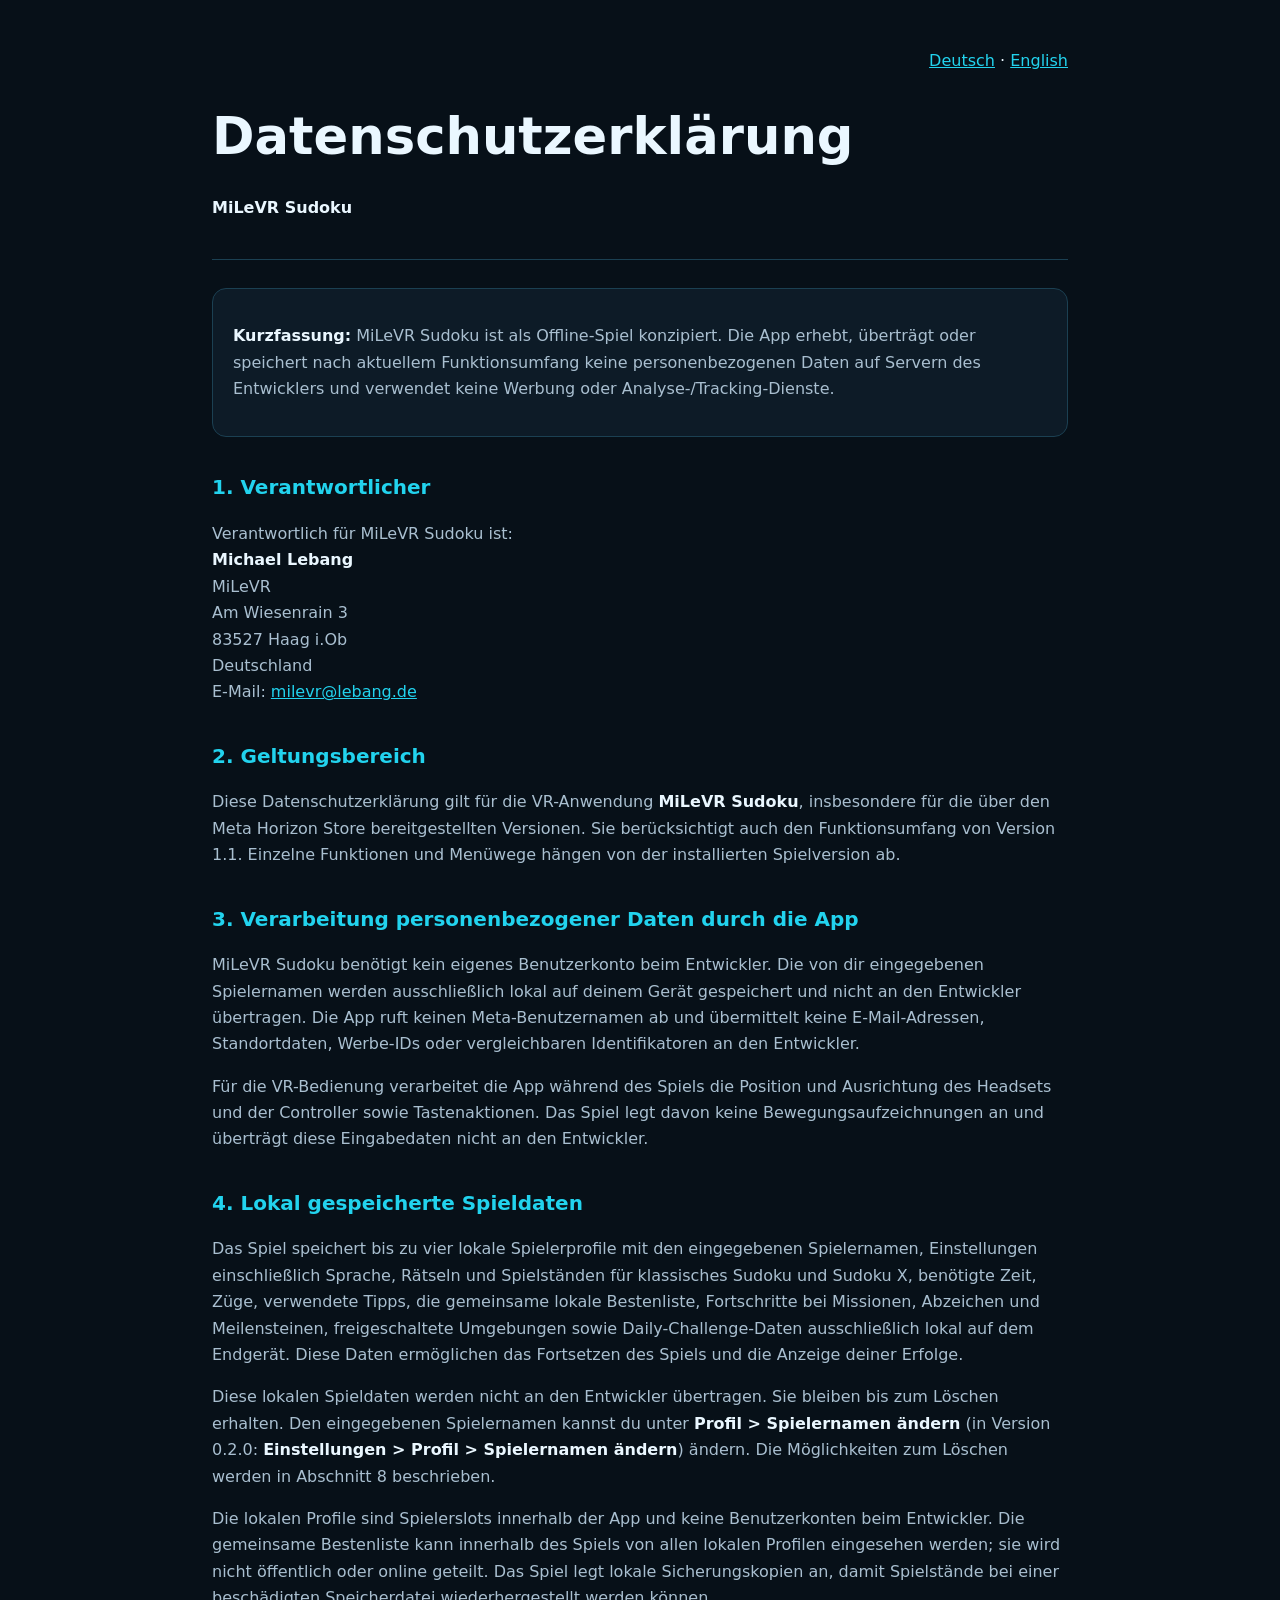
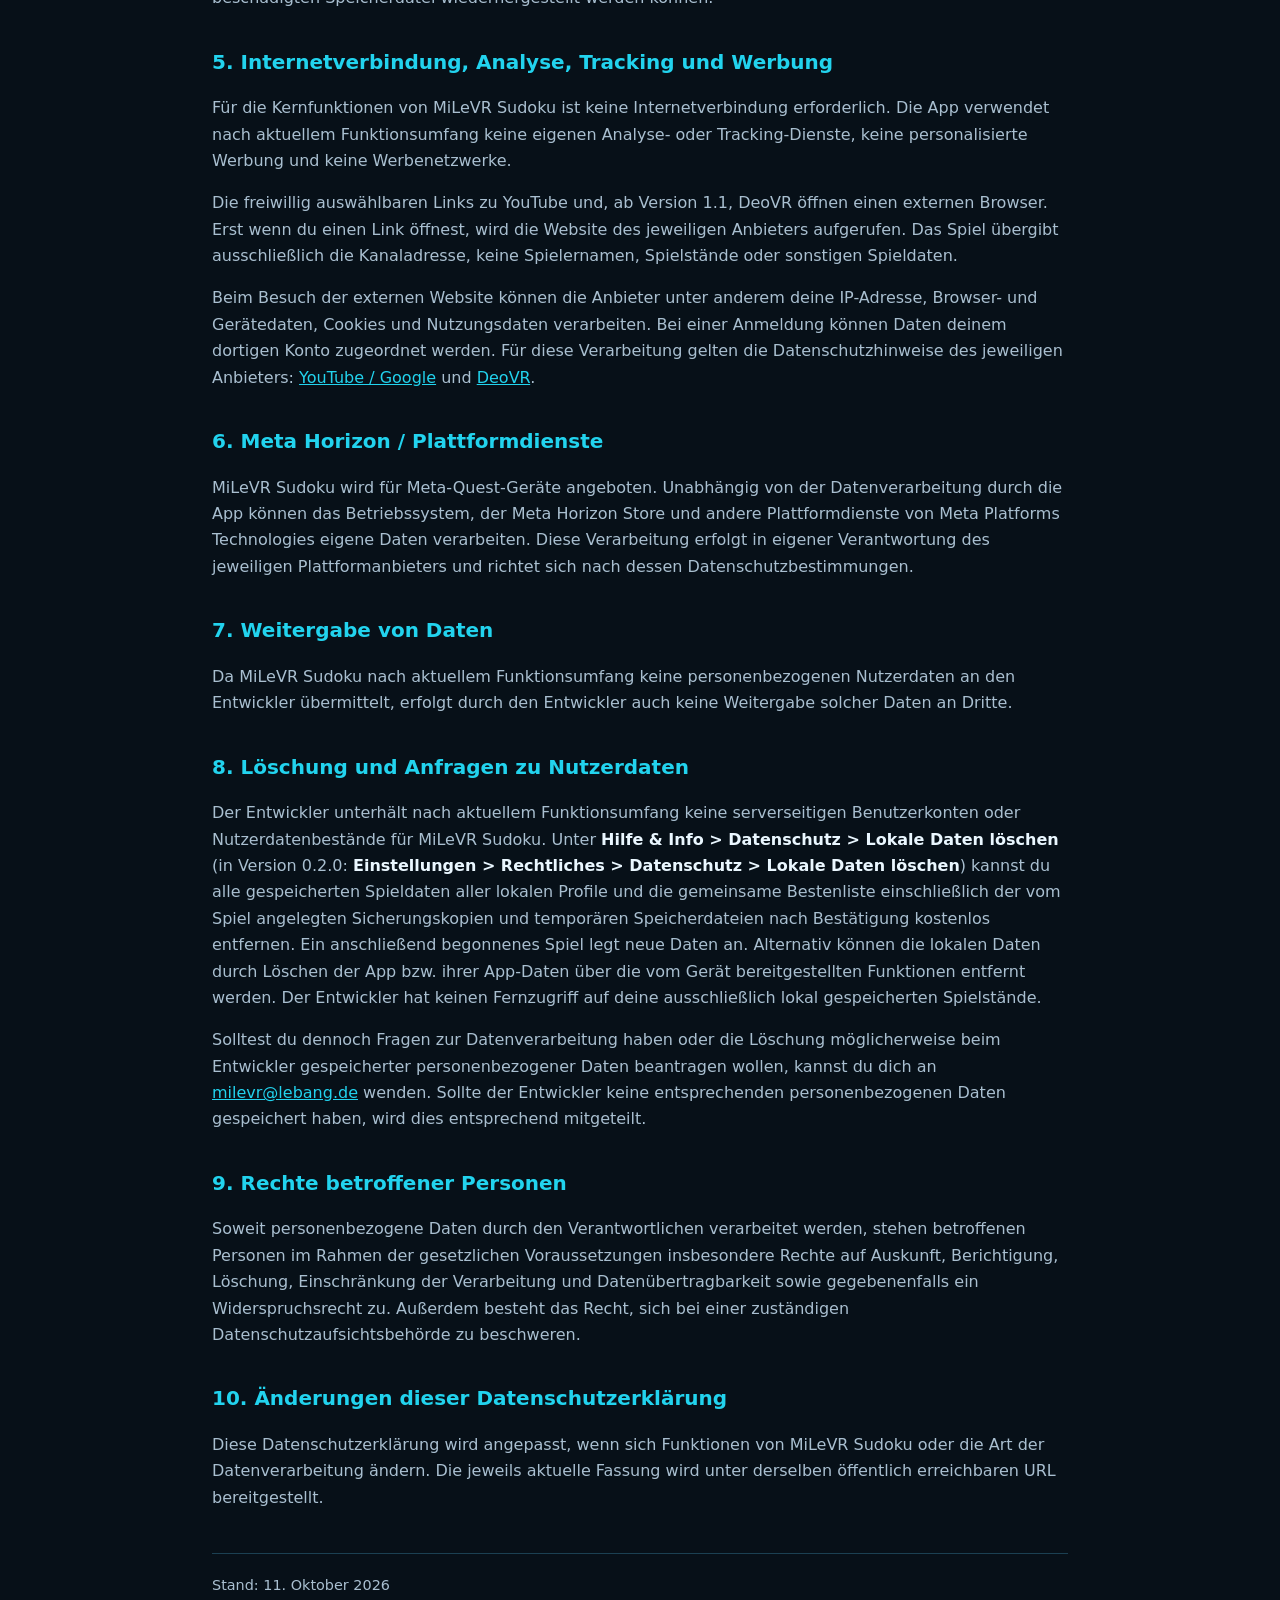
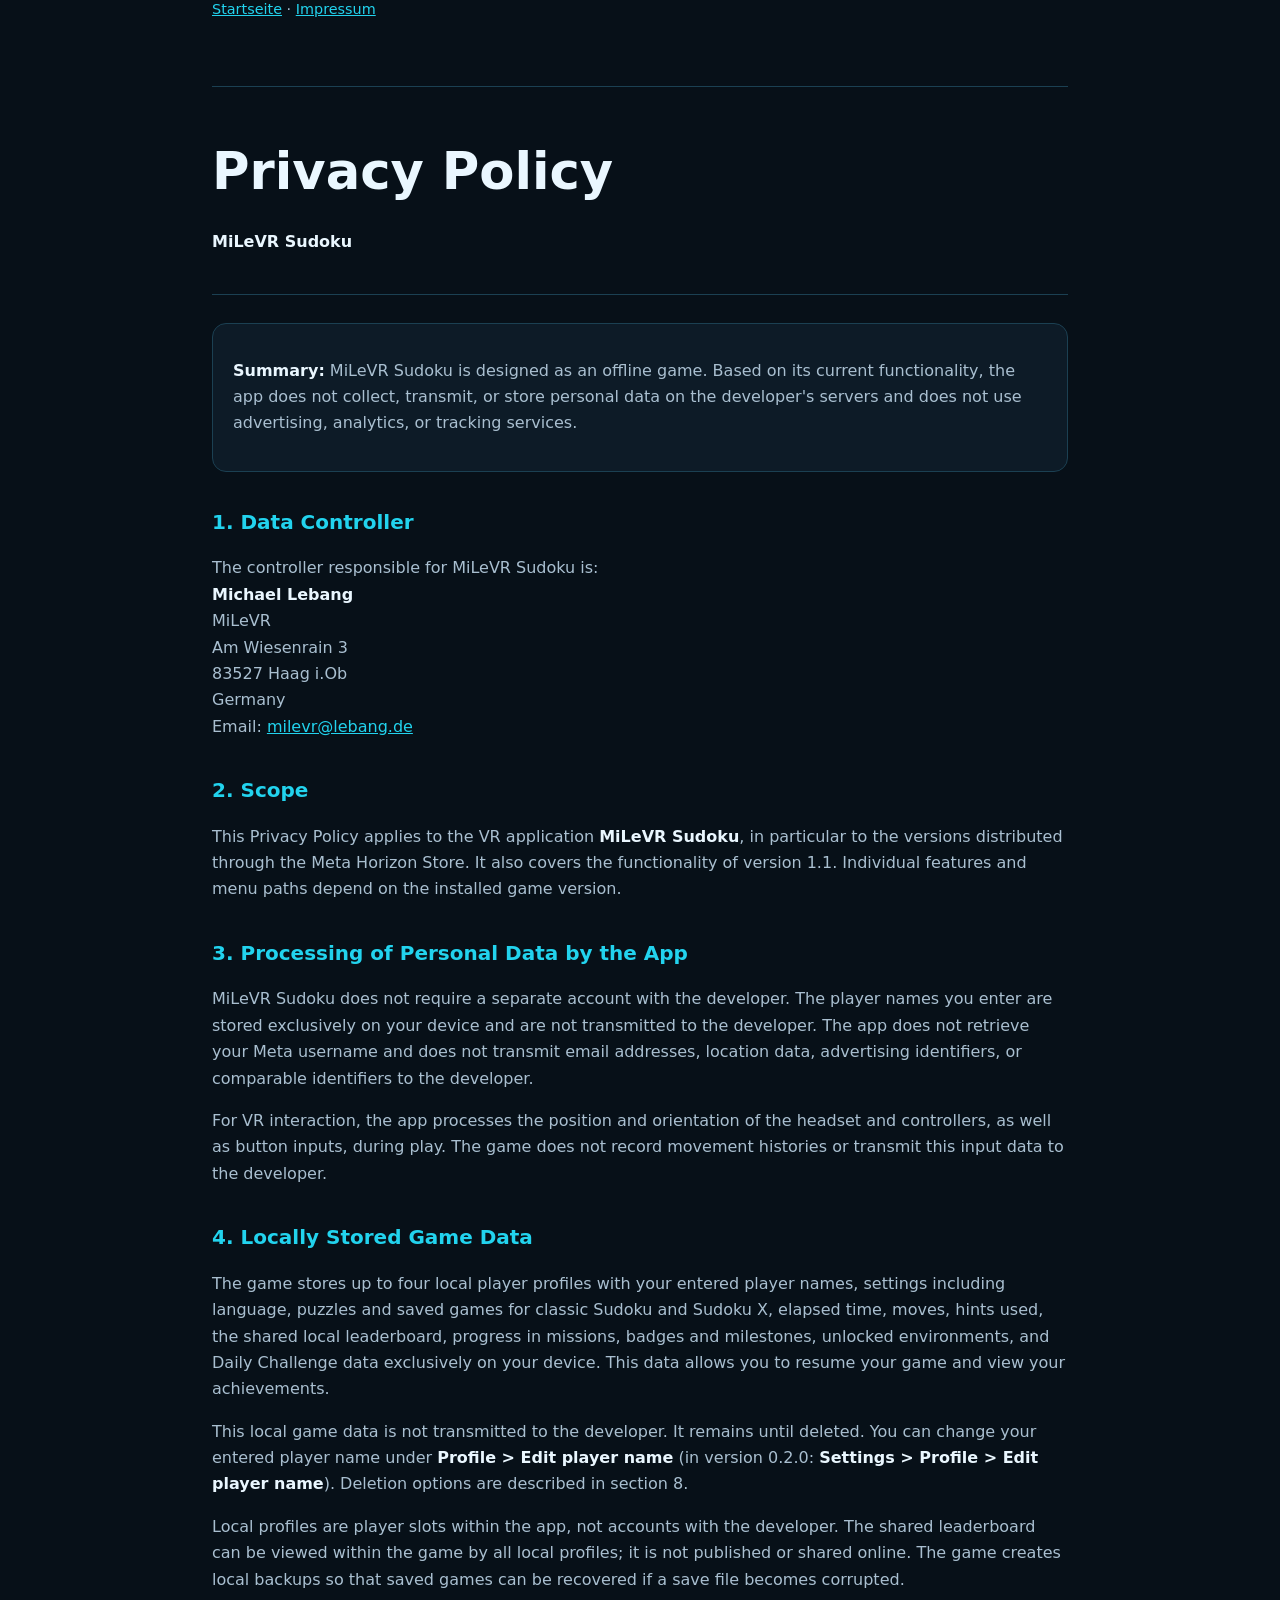
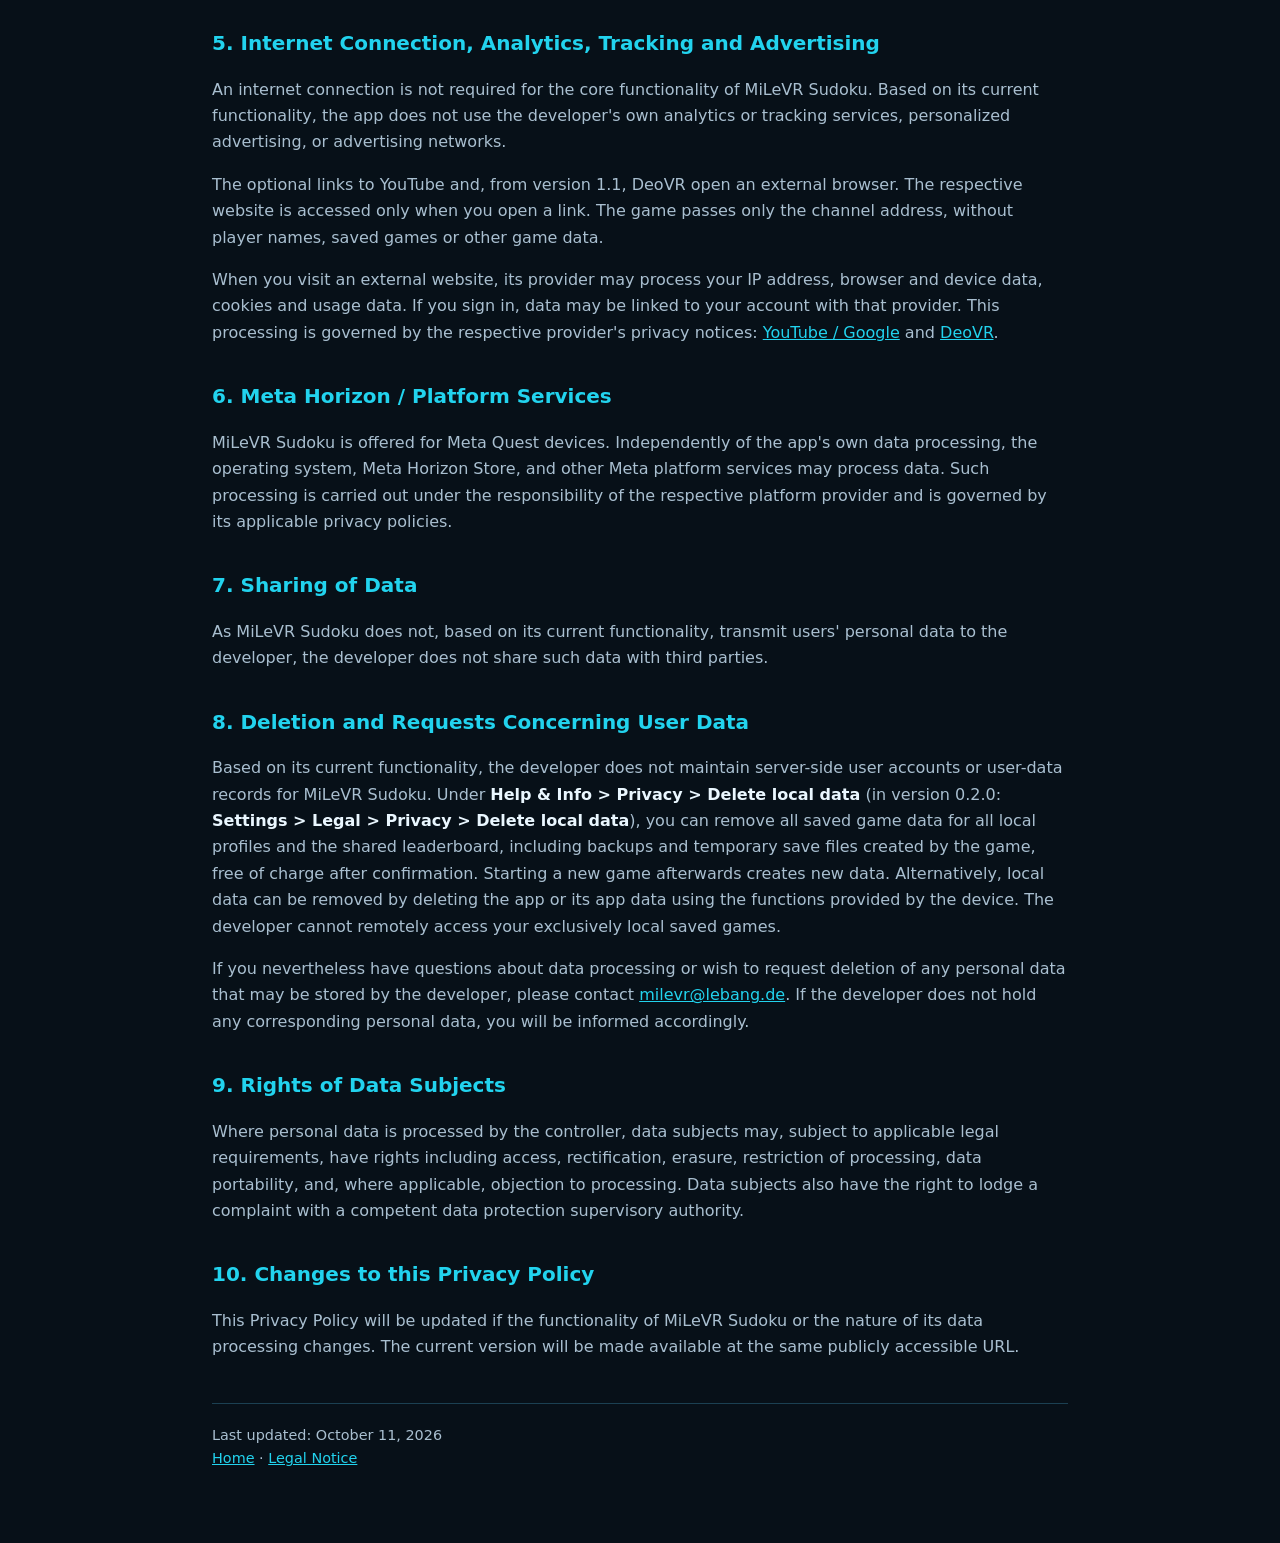
==== commit 2328a060: "Add bilingual legal notice and footer links" ====
--- a/privacy-policy.html
+++ b/privacy-policy.html
@@ -78,7 +78,8 @@
   <p>Diese Datenschutzerklärung wird angepasst, wenn sich Funktionen von MiLeVR Sudoku oder die Art der Datenverarbeitung ändern. Die jeweils aktuelle Fassung wird unter derselben öffentlich erreichbaren URL bereitgestellt.</p>
 
   <footer>
-    Stand: 11. Oktober 2026
+    Stand: 11. Oktober 2026<br>
+    <a href="index.html">Startseite</a> · <a href="impressum.html">Impressum</a>
   </footer>
 
   <hr>
@@ -136,7 +137,7 @@
   <h2>10. Changes to this Privacy Policy</h2>
   <p>This Privacy Policy will be updated if the functionality of MiLeVR Sudoku or the nature of its data processing changes. The current version will be made available at the same publicly accessible URL.</p>
 
-  <footer>Last updated: October 11, 2026</footer>
+  <footer lang="en">Last updated: October 11, 2026<br><a href="index.html#en">Home</a> · <a href="impressum.html#en">Legal Notice</a></footer>
 
 </main>
 </body>
